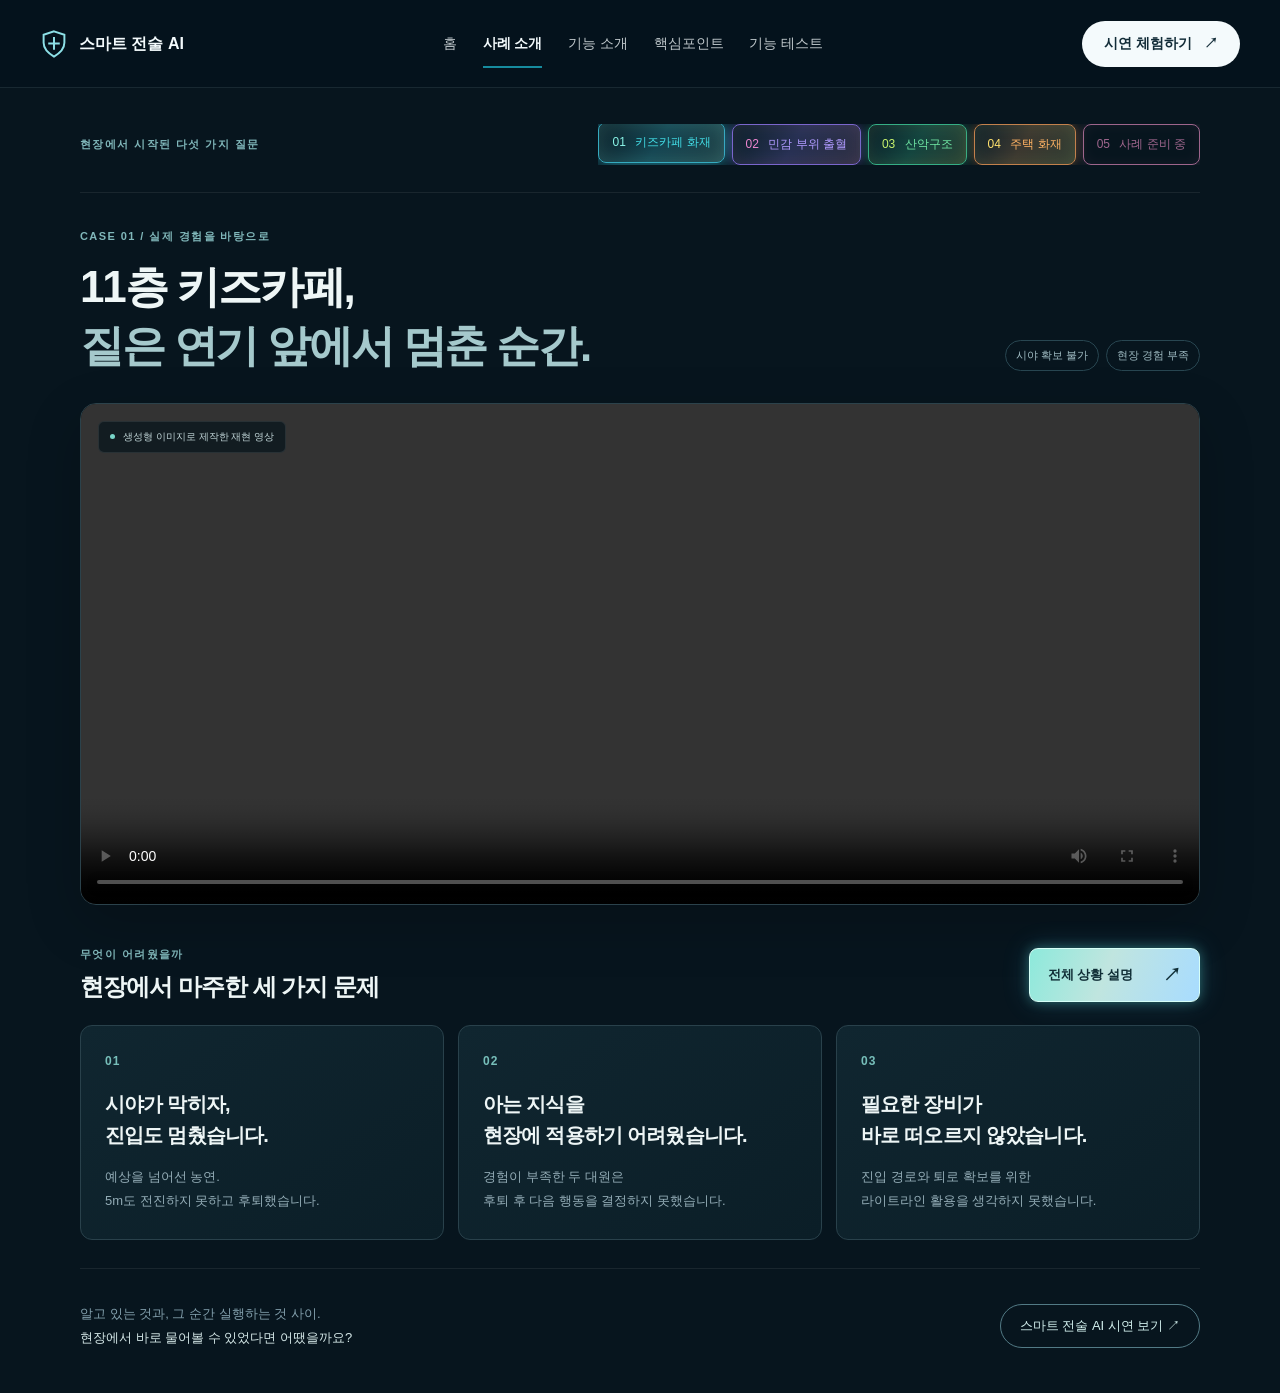
==== actual-situation/index.html @ 3ddcecd3 "Rename technology to key points and move operations architecture to its bottom section" ====
<!doctype html><html lang="ko"><head><meta charset="utf-8"><meta name="viewport" content="width=device-width,initial-scale=1"><meta name="theme-color" content="#06151e"><title>실제 현장 사례 · 스마트 전술 AI</title><meta name="description" content="11층 키즈카페 화재, 짙은 연기 속에서 다음 행동을 결정하기 어려웠던 실제 경험"><link rel="stylesheet" href="cases.css?v=5"><link rel="stylesheet" href="../site-navigation.css?v=3"></head><body class="global-nav-page">
<header class="global-header global-header-dark"><div class="global-header-inner"><a class="global-logo" href="../" aria-label="스마트 전술 AI 홈"><svg width="28" height="30" viewBox="0 0 24 26" fill="none" stroke="currentColor" stroke-width="1.7" aria-hidden="true"><path d="M12 2 21 5v7c0 5-4 9-9 12C7 21 3 17 3 12V5Z"/><path d="M12 7v11M7 12.5h10"/></svg><span>스마트 전술 AI</span></a><nav class="global-links" aria-label="사이트 주 메뉴"><a href="../">홈</a><a href="../actual-situation/" aria-current="page">사례 소개</a><a href="../tactical-ai/">기능 소개</a><a href="../technology/">핵심포인트</a><a href="../feature-test/">기능 테스트</a></nav><a class="global-demo-cta" href="../mockup/index.html">시연 체험하기 <span aria-hidden="true">↗</span></a></div></header>
<main><div class="case-navigation"><span class="eyebrow">현장에서 시작된 다섯 가지 질문</span><nav aria-label="현장 사례 선택"><a class="selected" aria-current="page" href="./"><span>01</span> 키즈카페 화재</a><a href="second.html"><span>02</span> 민감 부위 출혈</a><a href="third.html"><span>03</span> 산악구조</a><a href="fourth.html"><span>04</span> 주택 화재</a><button disabled><span>05</span> 사례 준비 중</button></nav></div>
<section class="case" aria-labelledby="case-title"><div class="case-heading"><div><p class="eyebrow">CASE 01 / 실제 경험을 바탕으로</p><h1 id="case-title">11층 키즈카페,<br><span>짙은 연기 앞에서 멈춘 순간.</span></h1></div><div class="case-tags"><span>시야 확보 불가</span><span>현장 경험 부족</span></div></div>
<div class="case-video"><video id="caseVideo" controls playsinline preload="metadata" aria-label="연기로 가득한 복도에 진입하는 소방대원 재현 영상"><source src="../mockup/effect-video-2.mp4" type="video/mp4">동영상을 재생할 수 없습니다.</video><span class="video-label"><i></i> 생성형 이미지로 제작한 재현 영상</span></div>
<div class="section-heading"><div><p class="eyebrow">무엇이 어려웠을까</p><h2>현장에서 마주한 세 가지 문제</h2></div><button class="story-button" id="openStory">전체 상황 설명 <span>↗</span></button></div>
<div class="problem-grid"><article><span class="problem-number">01</span><h3>시야가 막히자,<br>진입도 멈췄습니다.</h3><p>예상을 넘어선 농연.<br>5m도 전진하지 못하고 후퇴했습니다.</p></article><article><span class="problem-number">02</span><h3>아는 지식을<br>현장에 적용하기 어려웠습니다.</h3><p>경험이 부족한 두 대원은<br>후퇴 후 다음 행동을 결정하지 못했습니다.</p></article><article><span class="problem-number">03</span><h3>필요한 장비가<br>바로 떠오르지 않았습니다.</h3><p>진입 경로와 퇴로 확보를 위한<br>라이트라인 활용을 생각하지 못했습니다.</p></article></div>
<footer class="case-footer"><p>알고 있는 것과, 그 순간 실행하는 것 사이.<br><strong>현장에서 바로 물어볼 수 있었다면 어땠을까요?</strong></p><a class="demo-link" href="../mockup/index.html">스마트 전술 AI 시연 보기 ↗</a></footer></section></main>
<dialog id="storyDialog" aria-labelledby="story-title"><div class="dialog-header"><div><p class="eyebrow">CASE 01 · 전체 상황 설명</p><h2 id="story-title">11층 키즈카페 화재 현장</h2></div><button id="closeStory" aria-label="전체 상황 설명 닫기">×</button></div><div class="dialog-body"><p class="story-lead">짙은 연기로 인한 진입 실패와 구조대의 후속 대응</p><p class="context-note">이 사례는 제가 청라센터에서 경방으로 근무한 지 1년 차 당시, 직접 출동해 겪은 실제 경험입니다.</p><p>11층에 위치한 키즈카페에서 화재가 발생했다는 신고를 받고 소방대원 2명이 현장에 출동했다.</p><p>두 대원은 각각 현장 경험이 부족한 소방관이었다. 한 명은 근무 1년 차의 신입 대원이었고, 다른 한 명은 약 10년간 내근 업무를 담당하다가 현장 업무로 전환한 대원이었다. 두 사람 모두 화재 현장 진입과 내부 인명검색에 충분히 숙달되지 않은 상태였다.</p><p>현장에 도착해 11층 출입문을 열자, 예상보다 훨씬 많은 양의 짙은 연기가 복도 전체를 가득 채우고 있었다. 전방 시야를 거의 확보할 수 없는 상황이었다.</p><p>두 대원은 평소 알고 있던 기본적인 진입 방법을 활용해 내부 진입을 시도했다. 그러나 연기가 너무 짙어 방향과 내부 구조를 파악하기 어려웠고, <strong>5m도 전진하지 못한 채 결국 진입을 포기하고 후퇴했다.</strong></p><p>복도로 물러난 두 대원은 어떻게 대응해야 할지 판단하지 못하고 난감해했다. 당시에는 짙은 연기 속에서 진입 경로와 퇴로를 확보하기 위한 라이트라인 등의 장비를 활용해야 한다는 생각조차 떠올리지 못했다.</p><p>약 5~10분 뒤, 후속으로 구조대가 현장에 도착했다.</p><p>구조대는 기존 대원들과 달리 적극적으로 현장 환경을 개선하며 진입을 시도했다. 주변 출입문을 개방하고 옥내소화전의 소방호스를 전개한 뒤, 낮은 자세에서 분무주수를 실시하며 연기가 가득한 공간의 상황을 확인했다.</p><p>이후 복도 끝부분을 비롯해 개방할 수 있는 창문들을 열어 연기가 외부로 배출되도록 조치했다. 배연이 이루어지면서 점차 시야가 확보되기 시작했고, 내부 상황을 확인할 수 있게 되었다.</p><p>다행히 화재가 발생한 키즈카페는 영업 시작 전이었고, 내부에 이용객이 없어 인명피해로 이어지지 않았다.</p><p>그러나 만약 당시 키즈카페에 어린이와 보호자들이 있었다면, 초기 진입에 실패하고 대응 방법을 결정하지 못했던 시간은 인명구조의 성패를 좌우할 수 있는 매우 위험한 순간이었다.</p><h3>이 상황의 핵심</h3><p>이 사례는 단순히 소방대원 2명이 화재 현장에 진입하지 못한 이야기가 아니다.</p><p><strong>기본적인 화재 대응 지식을 알고 있는 것과, 실제 짙은 연기로 시야가 차단된 현장에서 적절한 장비와 전술을 즉시 선택해 실행하는 것은 전혀 다른 문제라는 사실을 보여준다.</strong></p><p><strong>이 사례는 숙달되지 않은 대원이 예상하지 못한 상황에 직면했을 때, 전술 AI가 필요한 전술과 장비를 빠르게 확인하고 다음 행동을 판단하는 데 효과적으로 도움을 줄 수 있음을 시사한다.</strong></p></div></dialog><script src="cases.js?v=1"></script></body></html>
---- actual-situation/cases.css ----
*{box-sizing:border-box}html{color-scheme:dark}body{margin:0;background:#07151e;color:#eef6f6;font-family:Pretendard,-apple-system,BlinkMacSystemFont,'Segoe UI',sans-serif;-webkit-font-smoothing:antialiased}button,a{-webkit-tap-highlight-color:transparent}button{font:inherit;cursor:pointer}a{color:inherit;text-decoration:none}.site-header{max-width:1280px;margin:auto;display:flex;align-items:center;justify-content:space-between;padding:23px 40px;border-bottom:1px solid #ffffff12}.brand{font-size:15px;font-weight:750;display:flex;align-items:center;gap:9px}.brand-mark{display:grid;place-items:center;width:29px;height:31px;border:1px solid #63b6b5;border-radius:7px 7px 12px 12px;color:#a4eeee;font-size:23px}.site-header nav{display:flex;align-items:center;gap:28px;font-size:13px;color:#a4b8c1}.site-header [aria-current]{color:#8bd9d5}.demo-link{display:inline-flex;align-items:center;justify-content:center;border:1px solid #527a85;border-radius:30px;padding:12px 19px;color:#d2f0ee;font-size:13px;white-space:nowrap;transition:background .2s,transform .2s}.demo-link:hover{background:#164149;transform:translateY(-2px)}main{max-width:1200px;margin:auto;padding:36px 40px 0}.eyebrow{margin:0;color:#80b7ba;font-size:11px;font-weight:650;letter-spacing:.13em}.case-navigation{display:flex;align-items:center;justify-content:space-between;gap:25px;padding-bottom:27px;border-bottom:1px solid #ffffff12}.case-navigation nav{display:flex;gap:7px;overflow:auto}.case-navigation :is(button,a){border:1px solid #29404b;background:#0c202a;border-radius:8px;padding:11px 13px;color:#d9eeed;font-size:12px;white-space:nowrap}.case-navigation :is(button,a) span{margin-right:6px;color:#7cabb4;font-variant-numeric:tabular-nums}.case-navigation :is(button,a).selected{border-color:#67baba;background:#14343c}.case-navigation :is(button,a):disabled{opacity:.42;cursor:default;background:transparent}.case-heading{display:flex;justify-content:space-between;align-items:flex-end;gap:25px;margin:36px 0 27px}h1{font-size:clamp(27px,3.5vw,44px);line-height:1.35;letter-spacing:-.05em;font-weight:650;margin:13px 0 0}h1 span{color:#a5c9cc}.case-tags{display:flex;gap:7px;flex-wrap:wrap;padding-bottom:5px}.case-tags span{border:1px solid #284651;border-radius:30px;padding:7px 10px;color:#9ebac1;font-size:11px}.case-video{position:relative;border:1px solid #2b424b;border-radius:16px;overflow:hidden;background:#02070b;box-shadow:0 18px 55px #0003}.case-video video{display:block;width:100%;aspect-ratio:16/9;object-fit:contain;max-height:500px}.video-label{position:absolute;top:17px;left:17px;display:flex;align-items:center;gap:8px;padding:8px 11px;border:1px solid #ffffff17;background:#07151cbb;backdrop-filter:blur(10px);border-radius:6px;font-size:10px;color:#c3d7d9;pointer-events:none}.video-label i{width:5px;height:5px;border-radius:50%;background:#78d4c8}.section-heading{display:flex;justify-content:space-between;align-items:center;gap:20px;margin:42px 0 22px}h2{margin:9px 0 0;font-size:24px;font-weight:650;letter-spacing:-.04em}.story-button{display:flex;align-items:center;gap:30px;padding:14px 18px;background:#c0e5df;color:#102e36;border:1px solid #d2efeb;border-radius:9px;font-size:13px;font-weight:700;transition:background .2s}.story-button:hover{background:#e3fffa}.problem-grid{display:grid;grid-template-columns:repeat(3,1fr);gap:14px}.problem-grid article{padding:25px 24px 26px;border:1px solid #29414b;border-radius:12px;background:linear-gradient(145deg,#102630,#0b1e27)}.problem-number{color:#77bfba;font-size:12px;font-weight:600;letter-spacing:.1em}.problem-grid h3{margin:20px 0 14px;font-size:20px;line-height:1.55;letter-spacing:-.04em;font-weight:600}.problem-grid p{margin:0;font-size:13px;line-height:1.85;color:#94adb7;word-break:keep-all}.case-footer{display:flex;align-items:center;justify-content:space-between;gap:30px;padding:33px 0 43px;margin-top:28px;border-top:1px solid #ffffff12}.case-footer p{margin:0;color:#83a0ad;font-size:13px;line-height:1.85}.case-footer strong{font-weight:500;color:#d6e9e9}dialog{width:min(760px,calc(100vw - 32px));max-height:85dvh;padding:0;border:1px solid #3e5c68;border-radius:19px;background:#f4f7f7;color:#1c3440;box-shadow:0 35px 120px #0008;overflow:hidden}dialog::backdrop{background:#020b13c9;backdrop-filter:blur(8px)}.dialog-header{display:flex;align-items:center;justify-content:space-between;gap:20px;padding:27px 30px 23px;background:#eff5f4;border-bottom:1px solid #d7e4e5}.dialog-header .eyebrow{color:#477f81}.dialog-header h2{font-size:24px}.dialog-header button{border:1px solid #cadbdc;border-radius:50%;background:white;color:#3f626b;font-size:27px;width:38px;height:38px;flex-shrink:0}.dialog-body{padding:7px 30px 32px;overflow:auto;max-height:calc(85dvh - 125px);line-height:1.95;font-size:15px;color:#435d67;word-break:keep-all}.dialog-body p{margin:23px 0}.dialog-body strong{color:#153b49}.story-lead{font-size:17px;font-weight:650;color:#234d58}.dialog-body h3{font-size:19px;color:#254b55;margin-top:35px}.context-note{padding:19px;border-radius:10px;background:#e4eeed;font-size:13px;color:#55746f}.dialog-body::-webkit-scrollbar{width:9px}.dialog-body::-webkit-scrollbar-thumb{background:#82b2b4;border:2px solid #f4f7f7;border-radius:9px}body.modal-open{overflow:hidden}a:focus-visible,button:focus-visible{outline:2px solid #8ce4dc;outline-offset:4px}@media(max-width:850px){.case-navigation{display:block}.case-navigation nav{margin-top:17px}.case-heading{align-items:flex-start}.case-tags{max-width:150px}.problem-grid{gap:10px}.problem-grid article{padding:21px 17px}.problem-grid h3{font-size:18px}.problem-grid p{font-size:12px}}@media(max-width:600px){.site-header{padding:18px 20px}.site-header nav{gap:14px}.site-header nav>a:first-child{display:none}.brand{font-size:12px}.demo-link{font-size:11px;padding:10px 13px}.site-header nav{font-size:11px}main{padding:26px 20px 0}.case-navigation{padding-bottom:23px}.case-navigation :is(button,a){font-size:11px;padding:10px}.case-heading{display:block;margin:27px 0 21px}.case-tags{max-width:none;margin-top:18px}.case-video{border-radius:10px}.video-label{top:10px;left:10px;font-size:9px;padding:6px 8px}.section-heading{display:block;margin-top:30px}.section-heading h2{font-size:22px}.story-button{margin-top:19px;width:100%;justify-content:space-between}.problem-grid{grid-template-columns:1fr}.problem-grid article{padding:22px}.problem-grid h3{margin-top:12px;font-size:20px}.problem-grid h3 br{display:none}.problem-grid p{font-size:13px}.case-footer{display:block}.case-footer .demo-link{margin-top:22px}.dialog-header{padding:23px 21px 20px}.dialog-header h2{font-size:20px}.dialog-body{padding:5px 22px 27px;font-size:14px}.dialog-header .eyebrow{font-size:10px}}@media(prefers-reduced-motion:reduce){*{scroll-behavior:auto!important;transition:none!important}}.case-navigation nav>:nth-child(1){--case-glow:#42dce5}.case-navigation nav>:nth-child(2){--case-glow:#b09aff}.case-navigation nav>:nth-child(3){--case-glow:#70e6a4}.case-navigation nav>:nth-child(4){--case-glow:#ffb364}.case-navigation nav>:nth-child(5){--case-glow:#ef91c8}.case-navigation nav>:is(a,button){border-color:var(--case-glow);color:var(--case-glow);box-shadow:0 0 10px color-mix(in srgb,var(--case-glow) 25%,transparent),inset 0 0 13px color-mix(in srgb,var(--case-glow) 9%,transparent);animation:caseShimmer 2.8s ease-in-out infinite}.case-navigation nav>:nth-child(2){animation-delay:.4s}.case-navigation nav>:nth-child(3){animation-delay:.8s}.case-navigation nav>:nth-child(4){animation-delay:1.2s}.case-navigation nav>:nth-child(5){animation-delay:1.6s}.case-navigation nav>.selected{background:color-mix(in srgb,var(--case-glow) 17%,#0c202a);border-color:var(--case-glow)}.case-navigation nav>:disabled{opacity:.65}.case-navigation nav>:is(a,button) span{color:inherit}@keyframes caseShimmer{0%,100%{filter:brightness(.9);box-shadow:0 0 7px color-mix(in srgb,var(--case-glow) 20%,transparent)}50%{filter:brightness(1.22);box-shadow:0 0 19px color-mix(in srgb,var(--case-glow) 52%,transparent),inset 0 0 12px color-mix(in srgb,var(--case-glow) 12%,transparent)}}@media(prefers-reduced-motion:reduce){.case-navigation nav>:is(a,button){animation:none}}

/* Four published case links: animated gradient signal and tactile hover/focus. */
.case-navigation nav>a:nth-child(1){--case-a:#39d5ee;--case-b:#8af4e7}
.case-navigation nav>a:nth-child(2){--case-a:#9a75ff;--case-b:#ed86d0}
.case-navigation nav>a:nth-child(3){--case-a:#39d99b;--case-b:#c8f36d}
.case-navigation nav>a:nth-child(4){--case-a:#ff9a4d;--case-b:#ffe26e}
.case-navigation nav>a:nth-child(-n+4){position:relative;isolation:isolate;overflow:hidden;border:1px solid color-mix(in srgb,var(--case-a) 72%,#29404b);background:linear-gradient(120deg,#0b2029 0%,color-mix(in srgb,var(--case-a) 20%,#0b2029) 48%,color-mix(in srgb,var(--case-b) 15%,#0b2029) 100%);box-shadow:0 0 12px color-mix(in srgb,var(--case-a) 38%,transparent),inset 0 0 16px color-mix(in srgb,var(--case-b) 11%,transparent);animation:caseGradientPulse 2.4s ease-in-out infinite}
.case-navigation nav>a:nth-child(2){animation-delay:.35s}
.case-navigation nav>a:nth-child(3){animation-delay:.7s}
.case-navigation nav>a:nth-child(4){animation-delay:1.05s}
.case-navigation nav>a:nth-child(-n+4)::after{content:"";position:absolute;z-index:-1;inset:-1px;background:linear-gradient(110deg,transparent 20%,color-mix(in srgb,var(--case-b) 48%,transparent) 48%,transparent 72%);transform:translateX(-130%);animation:caseGradientSweep 3.2s ease-in-out infinite;pointer-events:none}
.case-navigation nav>a:nth-child(2)::after{animation-delay:.4s}
.case-navigation nav>a:nth-child(3)::after{animation-delay:.8s}
.case-navigation nav>a:nth-child(4)::after{animation-delay:1.2s}
.case-navigation nav>a:nth-child(-n+4):hover,.case-navigation nav>a:nth-child(-n+4):focus-visible,.case-navigation nav>a:nth-child(-n+4).selected{transform:translateY(-2px);box-shadow:0 0 20px color-mix(in srgb,var(--case-a) 65%,transparent),inset 0 0 20px color-mix(in srgb,var(--case-b) 19%,transparent)}
.case-navigation nav>a:nth-child(-n+4) span{color:var(--case-b)}
@keyframes caseGradientPulse{0%,100%{filter:brightness(.92)}50%{filter:brightness(1.22)}}
@keyframes caseGradientSweep{0%,35%{transform:translateX(-130%)}75%,100%{transform:translateX(130%)}}
@media(prefers-reduced-motion:reduce){.case-navigation nav>a:nth-child(-n+4),.case-navigation nav>a:nth-child(-n+4)::after{animation:none}}

/* Animated call to action for the full case story dialog */
.story-button{position:relative;isolation:isolate;overflow:hidden;background:linear-gradient(110deg,#8de9db,#c0e5df 45%,#a8dcff 100%);border:1px solid #d6fff7;box-shadow:0 0 12px #58ddd45c,0 0 28px #53b9ec33;color:#102e36;animation:storyButtonGlow 2.3s ease-in-out infinite}
.story-button::after{content:"";position:absolute;z-index:-1;inset:-2px;background:linear-gradient(105deg,transparent 25%,#ffffffc9 48%,transparent 70%);transform:translateX(-130%);animation:storyButtonSweep 3s ease-in-out infinite;pointer-events:none}
.story-button:hover,.story-button:focus-visible{transform:translateY(-2px);box-shadow:0 0 18px #58ddd48c,0 0 36px #53b9ec59}
.story-button span{font-size:18px;transition:transform .2s}
.story-button:hover span{transform:translate(3px,-3px)}
@keyframes storyButtonGlow{0%,100%{filter:brightness(.96);box-shadow:0 0 10px #58ddd44a,0 0 23px #53b9ec29}50%{filter:brightness(1.14);box-shadow:0 0 20px #58ddd48a,0 0 38px #53b9ec50}}
@keyframes storyButtonSweep{0%,35%{transform:translateX(-130%)}75%,100%{transform:translateX(130%)}}
@media(prefers-reduced-motion:reduce){.story-button,.story-button::after{animation:none}}
---- site-navigation.css ----
/* Shared navigation across landing, cases, features, technology and demos. */
body.global-nav-page{--site-header-height:88px;padding-top:var(--site-header-height)}body.global-home{padding-top:0}body.global-demo{--site-header-height:126px}
.global-header,.global-header *{box-sizing:border-box!important}.global-header{all:initial;position:fixed!important;inset:0 0 auto!important;z-index:1000!important;width:100%!important;max-width:none!important;height:var(--site-header-height,88px)!important;min-height:0!important;margin:0!important;padding:0!important;display:block!important;background:rgba(234,241,247,.97);border-bottom:1px solid #ccdde5;color:#132d39;font-family:Pretendard,'Noto Sans KR',-apple-system,BlinkMacSystemFont,'Segoe UI',sans-serif;backdrop-filter:blur(16px);visibility:visible!important}
.global-header-dark{background:rgba(5,19,28,.93);border-color:#c6e5f51a;color:#f3fafc}.global-header-inner{height:88px;max-width:1440px;margin:auto;padding:0 40px;display:flex;align-items:center;justify-content:space-between;gap:26px}.global-header a{all:unset;box-sizing:border-box;cursor:pointer;font-family:inherit;text-decoration:none;color:inherit;white-space:nowrap}.global-header a:focus-visible{outline:3px solid #34b9cb;outline-offset:5px;border-radius:6px}.global-header .global-logo{display:inline-flex;align-items:center;gap:11px;font-size:16px;font-weight:750;line-height:1.4;flex-shrink:0}.global-logo svg{flex-shrink:0;color:#168b9e}.global-header-dark .global-logo svg{color:#8de0e7}.global-header .global-links{all:unset;display:flex;align-items:center;justify-content:center;gap:28px;font-family:inherit}.global-header .global-links a{font-size:14px;font-weight:550;line-height:1.5;padding:12px 0;border-bottom:2px solid transparent;opacity:.78;transition:color .2s,opacity .2s}.global-header .global-links a:hover{opacity:1;color:#168b9e}.global-header .global-links a[aria-current="page"]{opacity:1;border-bottom-color:#168b9e;font-weight:750}.global-header .global-demo-cta{display:inline-flex;align-items:center;gap:12px;justify-content:center;padding:13px 22px;border-radius:99px;font-size:14px;line-height:1.4;font-weight:700;background:#122c38;color:#fff;transition:background .2s;flex-shrink:0}.global-header .global-demo-cta:hover{background:#176477}.global-header-dark .global-demo-cta{background:#f4fafc;color:#122c38}.global-header .global-demo-cta[aria-current="page"]{box-shadow:0 0 0 2px #52c9da}
.global-header .global-demo-tabs{all:unset;display:flex;height:38px;align-items:center;justify-content:center;gap:24px;border-top:1px solid #cfdee7;font-family:inherit}.global-header .global-demo-tabs a{font-size:13px;padding:5px 4px;line-height:1.4;opacity:.7;border-bottom:2px solid transparent}.global-header .global-demo-tabs a[aria-current="page"]{opacity:1;color:#087c91;border-color:#168b9e;font-weight:700}
/* Reserve space above the existing presentation and below the site navigation. */
body.global-demo-main>header.web{display:none!important}body.global-demo-main>.phone{height:min(760px,calc(100dvh - var(--site-header-height) - 155px));min-height:0;margin-top:20px;margin-bottom:130px}body.global-demo-main>.controls{top:calc(var(--site-header-height) + (100dvh - var(--site-header-height) - 130px)/2)!important;max-height:calc(100dvh - var(--site-header-height) - 155px)!important}body.global-demo-main>.opening-film{top:calc(var(--site-header-height) + 20px)!important;bottom:128px!important}body.global-demo-main .landing-home-link{display:none!important}
body.global-demo-camera{padding-top:calc(var(--site-header-height) + 20px)!important}body.global-demo-camera.feature-controlled{height:100dvh;min-height:0;overflow:hidden}body.global-demo-camera.feature-controlled>main,body.global-demo-camera.feature-controlled>aside{min-height:0;max-height:calc(100dvh - var(--site-header-height) - 175px)!important}body.global-demo-camera.feature-controlled .phone{min-height:0;height:min(790px,calc(100dvh - var(--site-header-height) - 175px))!important}body.global-demo-camera>.landing-home-link{display:none!important}
@media(max-width:900px){.global-header-inner{padding:0 22px;gap:16px}.global-header .global-links{gap:18px}.global-header .global-logo{font-size:14px}.global-header .global-demo-cta{font-size:13px;padding:12px 16px}}
@media(max-width:800px){body.global-nav-page{--site-header-height:124px}body.global-demo{--site-header-height:162px}.global-header-inner{height:124px;flex-wrap:wrap;align-content:center;row-gap:7px;padding:10px 18px}.global-header .global-links{order:3;width:100%;justify-content:space-between;gap:12px}.global-header .global-links a{font-size:13px;padding:8px 0}.global-header .global-logo{margin-right:auto}.global-logo svg{width:23px;height:26px}.global-header .global-demo-cta{padding:10px 14px;font-size:12px}.global-header .global-demo-tabs{height:38px}.global-header .global-demo-tabs a{font-size:12px}body.global-demo-main>.controls{position:static!important;transform:none!important;max-height:none!important;margin-top:20px}body.global-demo-main>.phone{height:720px;max-height:none;margin-top:20px}body.global-demo-main>.opening-film{position:absolute!important;height:720px!important;bottom:auto!important}body.global-demo-camera.feature-controlled{height:auto;min-height:100dvh;overflow:auto}body.global-demo-camera.feature-controlled>main,body.global-demo-camera.feature-controlled>aside{max-height:none!important}body.global-demo-camera.feature-controlled .phone{height:720px!important;max-height:none!important}body.global-demo-camera.feature-controlled>aside{max-height:700px!important}}
@media(prefers-reduced-motion:reduce){.global-header a{transition:none!important}}

@media(min-width:801px){body.global-demo-main>.phone{height:760px!important;width:402px!important;max-height:none!important;zoom:var(--presentation-scale,1);margin-left:var(--presentation-left,5vw)!important;margin-right:0!important;margin-top:var(--presentation-top,20px)!important;margin-bottom:0!important}body.global-demo-camera.feature-controlled .phone{height:790px!important;width:416px!important;max-height:none!important;zoom:var(--presentation-scale,1);flex-shrink:0}body.global-demo-camera.feature-controlled>main{height:calc(100dvh - var(--site-header-height) - 175px)!important}}

.global-header-inner{width:100%;min-width:0}.global-header .global-links{min-width:0;gap:clamp(12px,2vw,28px)}.global-header .global-demo-cta{max-width:100%}@media(max-width:1100px) and (min-width:801px){.global-header-inner{padding:0 20px;gap:16px}.global-header .global-links a{font-size:13px}.global-header .global-logo{font-size:14px}.global-header .global-demo-cta{padding:12px 16px;font-size:13px}}
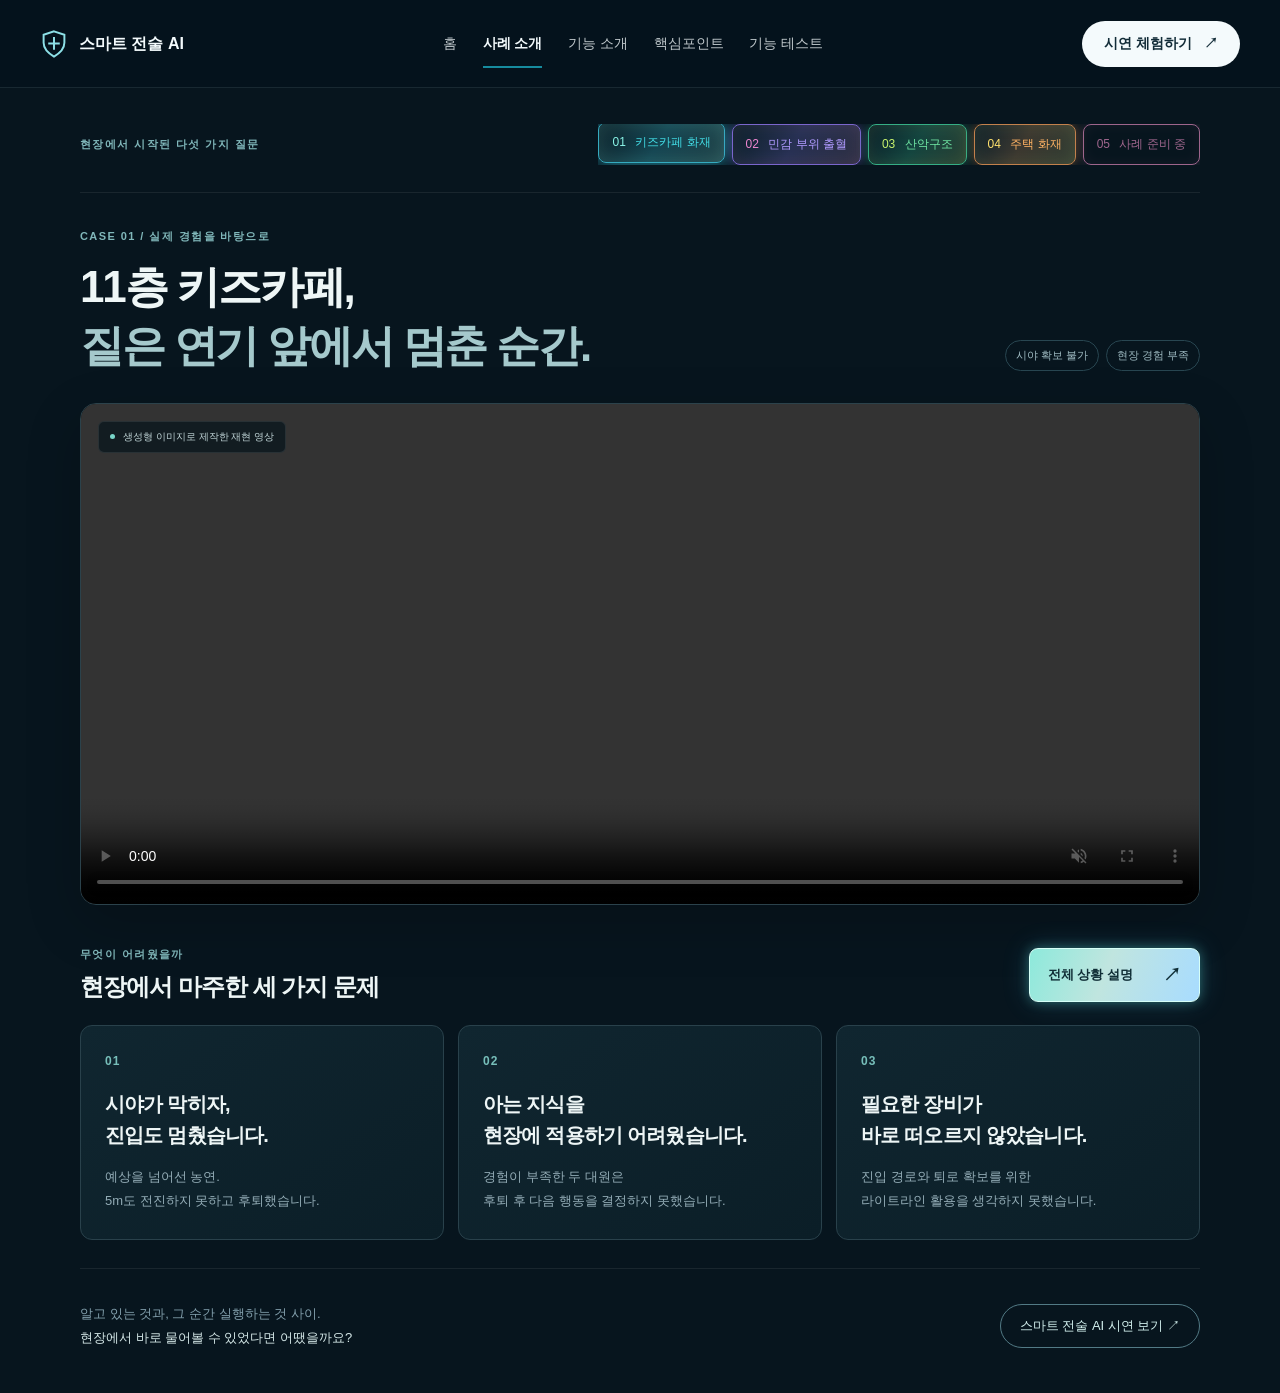
==== commit e323c472: "Make every site video silent and strip audio from media files" ====
--- a/actual-situation/index.html
+++ b/actual-situation/index.html
@@ -1,8 +1,8 @@
-<!doctype html><html lang="ko"><head><meta charset="utf-8"><meta name="viewport" content="width=device-width,initial-scale=1"><meta name="theme-color" content="#06151e"><title>실제 현장 사례 · 스마트 전술 AI</title><meta name="description" content="11층 키즈카페 화재, 짙은 연기 속에서 다음 행동을 결정하기 어려웠던 실제 경험"><link rel="stylesheet" href="cases.css?v=5"><link rel="stylesheet" href="../site-navigation.css?v=3"></head><body class="global-nav-page">
+<!doctype html><html lang="ko"><head><meta charset="utf-8"><meta name="viewport" content="width=device-width,initial-scale=1"><meta name="theme-color" content="#06151e"><title>실제 현장 사례 · 스마트 전술 AI</title><meta name="description" content="11층 키즈카페 화재, 짙은 연기 속에서 다음 행동을 결정하기 어려웠던 실제 경험"><link rel="stylesheet" href="cases.css?v=5"><link rel="stylesheet" href="../site-navigation.css?v=3"><script src="../silent-videos.js?v=1"></script></head><body class="global-nav-page">
 <header class="global-header global-header-dark"><div class="global-header-inner"><a class="global-logo" href="../" aria-label="스마트 전술 AI 홈"><svg width="28" height="30" viewBox="0 0 24 26" fill="none" stroke="currentColor" stroke-width="1.7" aria-hidden="true"><path d="M12 2 21 5v7c0 5-4 9-9 12C7 21 3 17 3 12V5Z"/><path d="M12 7v11M7 12.5h10"/></svg><span>스마트 전술 AI</span></a><nav class="global-links" aria-label="사이트 주 메뉴"><a href="../">홈</a><a href="../actual-situation/" aria-current="page">사례 소개</a><a href="../tactical-ai/">기능 소개</a><a href="../technology/">핵심포인트</a><a href="../feature-test/">기능 테스트</a></nav><a class="global-demo-cta" href="../mockup/index.html">시연 체험하기 <span aria-hidden="true">↗</span></a></div></header>
 <main><div class="case-navigation"><span class="eyebrow">현장에서 시작된 다섯 가지 질문</span><nav aria-label="현장 사례 선택"><a class="selected" aria-current="page" href="./"><span>01</span> 키즈카페 화재</a><a href="second.html"><span>02</span> 민감 부위 출혈</a><a href="third.html"><span>03</span> 산악구조</a><a href="fourth.html"><span>04</span> 주택 화재</a><button disabled><span>05</span> 사례 준비 중</button></nav></div>
 <section class="case" aria-labelledby="case-title"><div class="case-heading"><div><p class="eyebrow">CASE 01 / 실제 경험을 바탕으로</p><h1 id="case-title">11층 키즈카페,<br><span>짙은 연기 앞에서 멈춘 순간.</span></h1></div><div class="case-tags"><span>시야 확보 불가</span><span>현장 경험 부족</span></div></div>
-<div class="case-video"><video id="caseVideo" controls playsinline preload="metadata" aria-label="연기로 가득한 복도에 진입하는 소방대원 재현 영상"><source src="../mockup/effect-video-2.mp4" type="video/mp4">동영상을 재생할 수 없습니다.</video><span class="video-label"><i></i> 생성형 이미지로 제작한 재현 영상</span></div>
+<div class="case-video"><video muted id="caseVideo" controls playsinline preload="metadata" aria-label="연기로 가득한 복도에 진입하는 소방대원 재현 영상"><source src="../mockup/effect-video-2.mp4" type="video/mp4">동영상을 재생할 수 없습니다.</video><span class="video-label"><i></i> 생성형 이미지로 제작한 재현 영상</span></div>
 <div class="section-heading"><div><p class="eyebrow">무엇이 어려웠을까</p><h2>현장에서 마주한 세 가지 문제</h2></div><button class="story-button" id="openStory">전체 상황 설명 <span>↗</span></button></div>
 <div class="problem-grid"><article><span class="problem-number">01</span><h3>시야가 막히자,<br>진입도 멈췄습니다.</h3><p>예상을 넘어선 농연.<br>5m도 전진하지 못하고 후퇴했습니다.</p></article><article><span class="problem-number">02</span><h3>아는 지식을<br>현장에 적용하기 어려웠습니다.</h3><p>경험이 부족한 두 대원은<br>후퇴 후 다음 행동을 결정하지 못했습니다.</p></article><article><span class="problem-number">03</span><h3>필요한 장비가<br>바로 떠오르지 않았습니다.</h3><p>진입 경로와 퇴로 확보를 위한<br>라이트라인 활용을 생각하지 못했습니다.</p></article></div>
 <footer class="case-footer"><p>알고 있는 것과, 그 순간 실행하는 것 사이.<br><strong>현장에서 바로 물어볼 수 있었다면 어땠을까요?</strong></p><a class="demo-link" href="../mockup/index.html">스마트 전술 AI 시연 보기 ↗</a></footer></section></main>
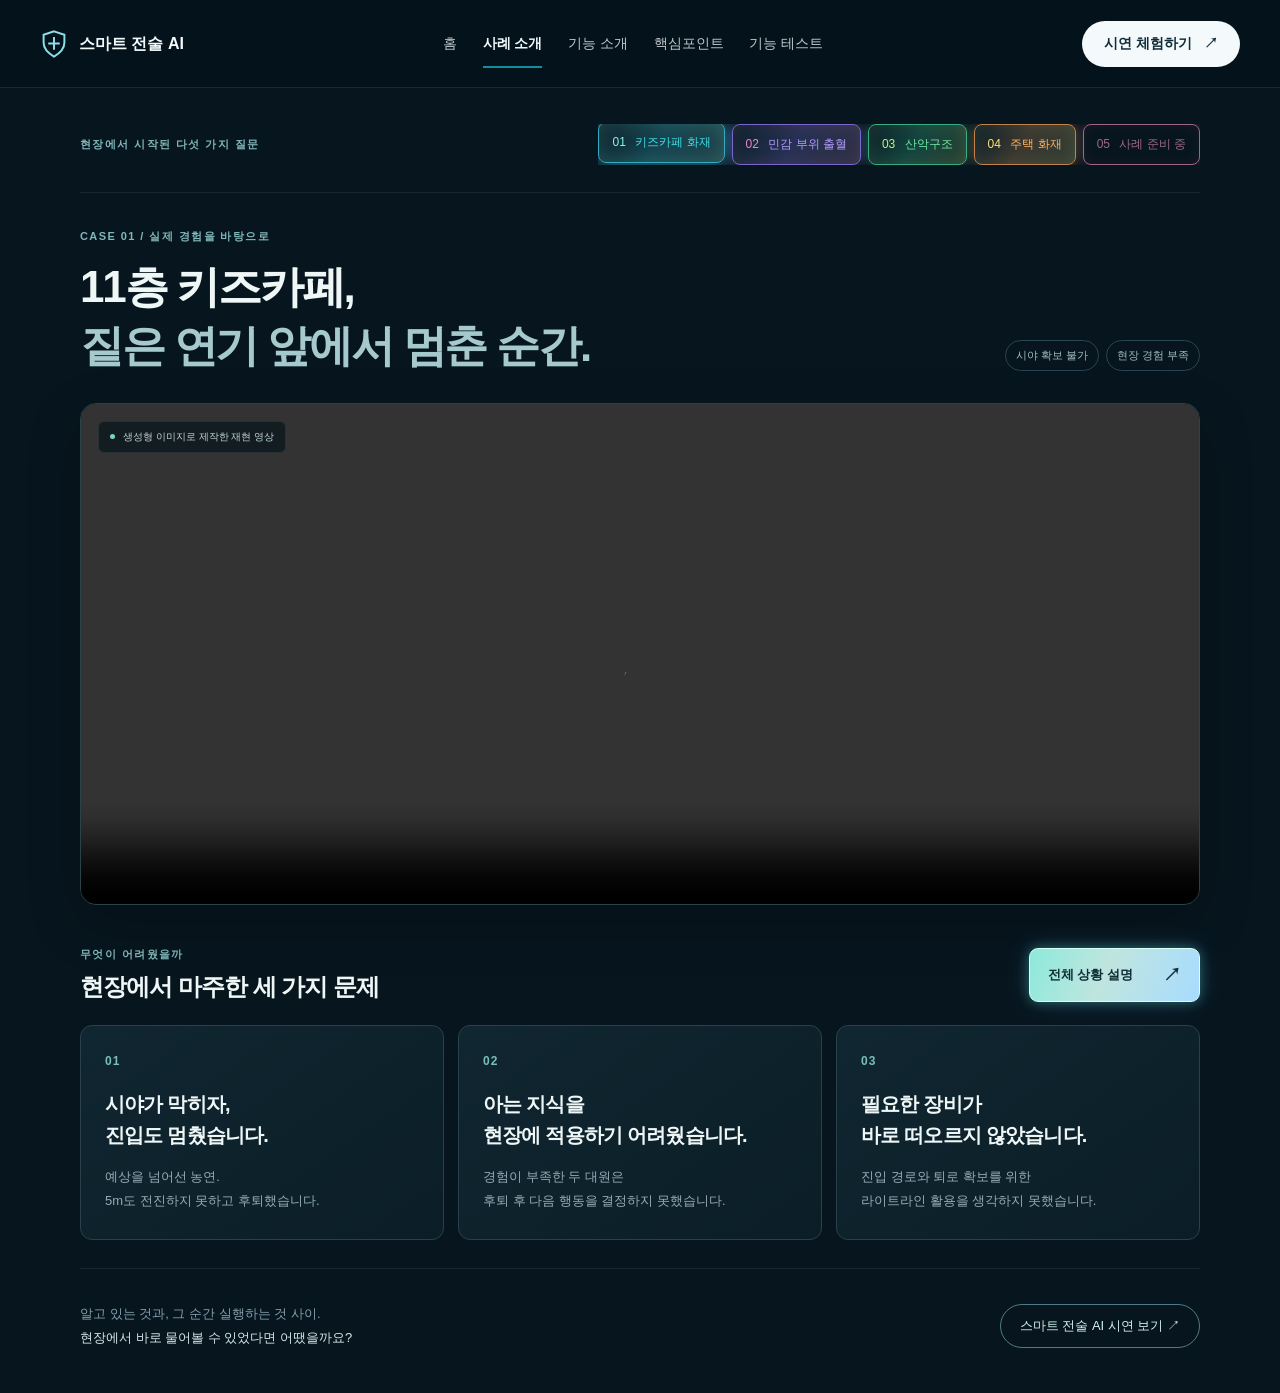
==== commit 17c09182: "Refresh video URLs to load audio-free media and rebuild Pages" ====
--- a/actual-situation/index.html
+++ b/actual-situation/index.html
@@ -2,7 +2,7 @@
 <header class="global-header global-header-dark"><div class="global-header-inner"><a class="global-logo" href="../" aria-label="스마트 전술 AI 홈"><svg width="28" height="30" viewBox="0 0 24 26" fill="none" stroke="currentColor" stroke-width="1.7" aria-hidden="true"><path d="M12 2 21 5v7c0 5-4 9-9 12C7 21 3 17 3 12V5Z"/><path d="M12 7v11M7 12.5h10"/></svg><span>스마트 전술 AI</span></a><nav class="global-links" aria-label="사이트 주 메뉴"><a href="../">홈</a><a href="../actual-situation/" aria-current="page">사례 소개</a><a href="../tactical-ai/">기능 소개</a><a href="../technology/">핵심포인트</a><a href="../feature-test/">기능 테스트</a></nav><a class="global-demo-cta" href="../mockup/index.html">시연 체험하기 <span aria-hidden="true">↗</span></a></div></header>
 <main><div class="case-navigation"><span class="eyebrow">현장에서 시작된 다섯 가지 질문</span><nav aria-label="현장 사례 선택"><a class="selected" aria-current="page" href="./"><span>01</span> 키즈카페 화재</a><a href="second.html"><span>02</span> 민감 부위 출혈</a><a href="third.html"><span>03</span> 산악구조</a><a href="fourth.html"><span>04</span> 주택 화재</a><button disabled><span>05</span> 사례 준비 중</button></nav></div>
 <section class="case" aria-labelledby="case-title"><div class="case-heading"><div><p class="eyebrow">CASE 01 / 실제 경험을 바탕으로</p><h1 id="case-title">11층 키즈카페,<br><span>짙은 연기 앞에서 멈춘 순간.</span></h1></div><div class="case-tags"><span>시야 확보 불가</span><span>현장 경험 부족</span></div></div>
-<div class="case-video"><video muted id="caseVideo" controls playsinline preload="metadata" aria-label="연기로 가득한 복도에 진입하는 소방대원 재현 영상"><source src="../mockup/effect-video-2.mp4" type="video/mp4">동영상을 재생할 수 없습니다.</video><span class="video-label"><i></i> 생성형 이미지로 제작한 재현 영상</span></div>
+<div class="case-video"><video muted id="caseVideo" controls playsinline preload="metadata" aria-label="연기로 가득한 복도에 진입하는 소방대원 재현 영상"><source src="../mockup/effect-video-2.mp4?silent=1" type="video/mp4">동영상을 재생할 수 없습니다.</video><span class="video-label"><i></i> 생성형 이미지로 제작한 재현 영상</span></div>
 <div class="section-heading"><div><p class="eyebrow">무엇이 어려웠을까</p><h2>현장에서 마주한 세 가지 문제</h2></div><button class="story-button" id="openStory">전체 상황 설명 <span>↗</span></button></div>
 <div class="problem-grid"><article><span class="problem-number">01</span><h3>시야가 막히자,<br>진입도 멈췄습니다.</h3><p>예상을 넘어선 농연.<br>5m도 전진하지 못하고 후퇴했습니다.</p></article><article><span class="problem-number">02</span><h3>아는 지식을<br>현장에 적용하기 어려웠습니다.</h3><p>경험이 부족한 두 대원은<br>후퇴 후 다음 행동을 결정하지 못했습니다.</p></article><article><span class="problem-number">03</span><h3>필요한 장비가<br>바로 떠오르지 않았습니다.</h3><p>진입 경로와 퇴로 확보를 위한<br>라이트라인 활용을 생각하지 못했습니다.</p></article></div>
 <footer class="case-footer"><p>알고 있는 것과, 그 순간 실행하는 것 사이.<br><strong>현장에서 바로 물어볼 수 있었다면 어땠을까요?</strong></p><a class="demo-link" href="../mockup/index.html">스마트 전술 AI 시연 보기 ↗</a></footer></section></main>
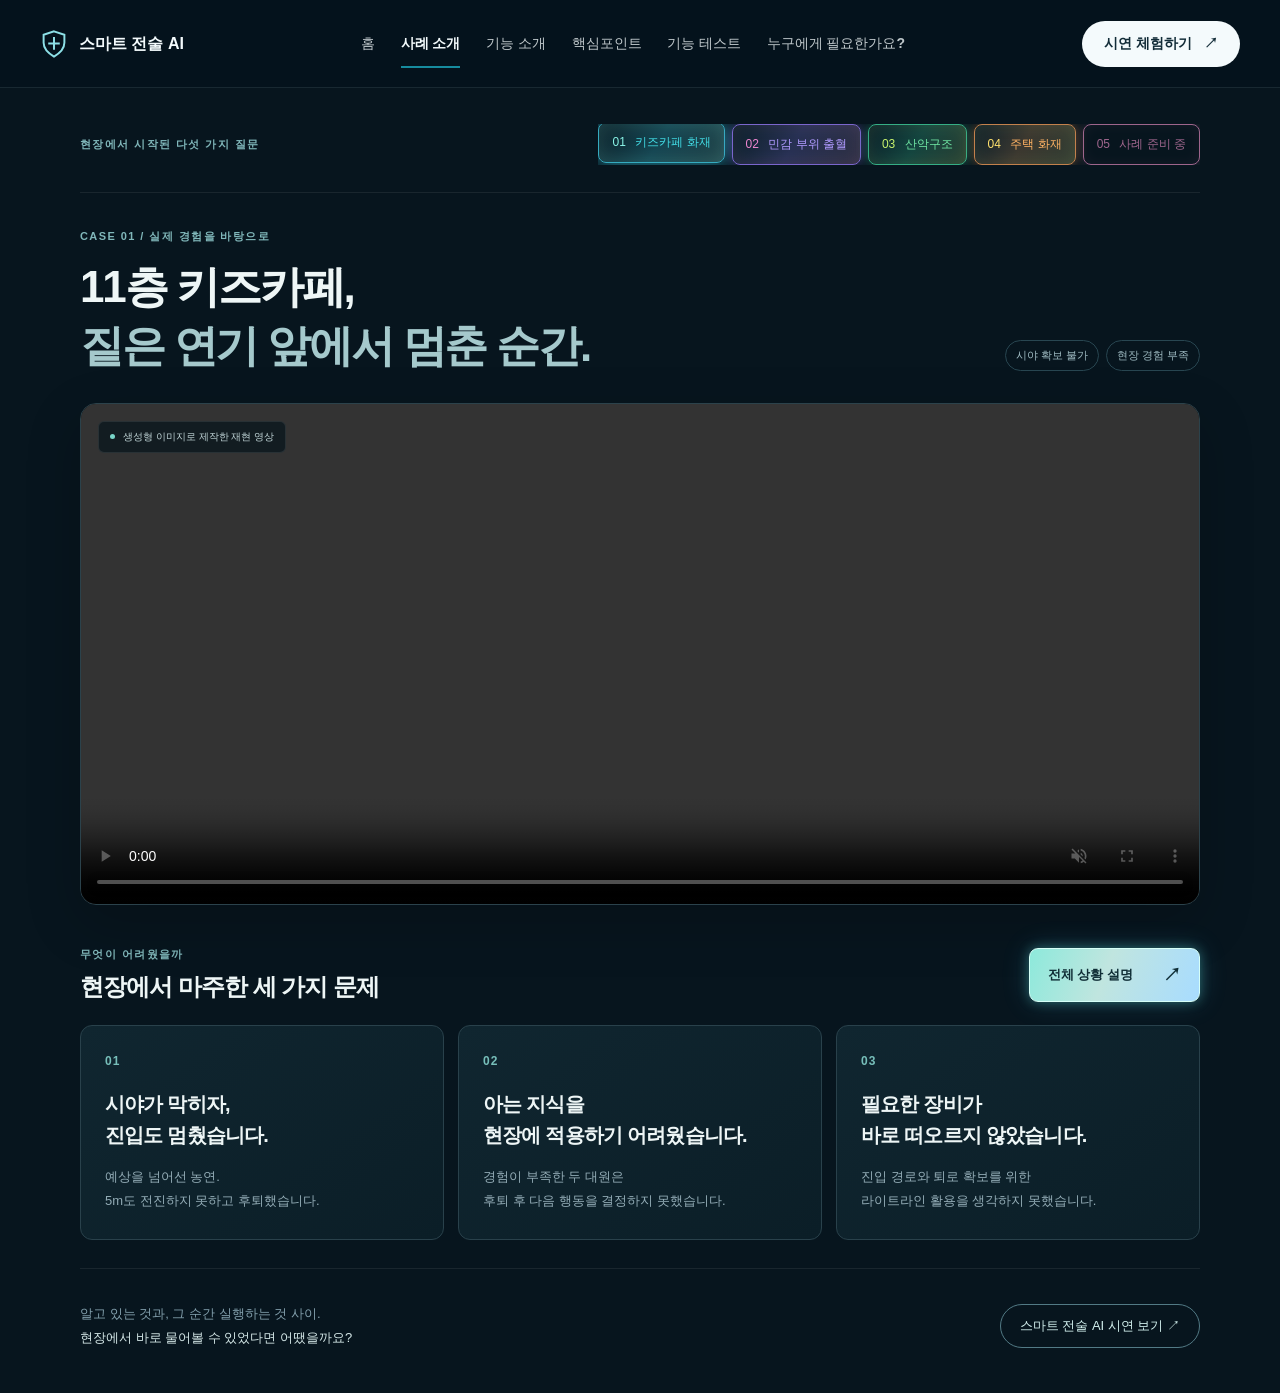
==== commit 1cb4c520: "Add audience and use-case page with navigation across site" ====
--- a/actual-situation/index.html
+++ b/actual-situation/index.html
@@ -1,5 +1,5 @@
 <!doctype html><html lang="ko"><head><meta charset="utf-8"><meta name="viewport" content="width=device-width,initial-scale=1"><meta name="theme-color" content="#06151e"><title>실제 현장 사례 · 스마트 전술 AI</title><meta name="description" content="11층 키즈카페 화재, 짙은 연기 속에서 다음 행동을 결정하기 어려웠던 실제 경험"><link rel="stylesheet" href="cases.css?v=5"><link rel="stylesheet" href="../site-navigation.css?v=3"><script src="../silent-videos.js?v=1"></script></head><body class="global-nav-page">
-<header class="global-header global-header-dark"><div class="global-header-inner"><a class="global-logo" href="../" aria-label="스마트 전술 AI 홈"><svg width="28" height="30" viewBox="0 0 24 26" fill="none" stroke="currentColor" stroke-width="1.7" aria-hidden="true"><path d="M12 2 21 5v7c0 5-4 9-9 12C7 21 3 17 3 12V5Z"/><path d="M12 7v11M7 12.5h10"/></svg><span>스마트 전술 AI</span></a><nav class="global-links" aria-label="사이트 주 메뉴"><a href="../">홈</a><a href="../actual-situation/" aria-current="page">사례 소개</a><a href="../tactical-ai/">기능 소개</a><a href="../technology/">핵심포인트</a><a href="../feature-test/">기능 테스트</a></nav><a class="global-demo-cta" href="../mockup/index.html">시연 체험하기 <span aria-hidden="true">↗</span></a></div></header>
+<header class="global-header global-header-dark"><div class="global-header-inner"><a class="global-logo" href="../" aria-label="스마트 전술 AI 홈"><svg width="28" height="30" viewBox="0 0 24 26" fill="none" stroke="currentColor" stroke-width="1.7" aria-hidden="true"><path d="M12 2 21 5v7c0 5-4 9-9 12C7 21 3 17 3 12V5Z"/><path d="M12 7v11M7 12.5h10"/></svg><span>스마트 전술 AI</span></a><nav class="global-links" aria-label="사이트 주 메뉴"><a href="../">홈</a><a href="../actual-situation/" aria-current="page">사례 소개</a><a href="../tactical-ai/">기능 소개</a><a href="../technology/">핵심포인트</a><a href="../feature-test/">기능 테스트</a><a href="../who-for/">누구에게 필요한가요?</a></nav><a class="global-demo-cta" href="../mockup/index.html">시연 체험하기 <span aria-hidden="true">↗</span></a></div></header>
 <main><div class="case-navigation"><span class="eyebrow">현장에서 시작된 다섯 가지 질문</span><nav aria-label="현장 사례 선택"><a class="selected" aria-current="page" href="./"><span>01</span> 키즈카페 화재</a><a href="second.html"><span>02</span> 민감 부위 출혈</a><a href="third.html"><span>03</span> 산악구조</a><a href="fourth.html"><span>04</span> 주택 화재</a><button disabled><span>05</span> 사례 준비 중</button></nav></div>
 <section class="case" aria-labelledby="case-title"><div class="case-heading"><div><p class="eyebrow">CASE 01 / 실제 경험을 바탕으로</p><h1 id="case-title">11층 키즈카페,<br><span>짙은 연기 앞에서 멈춘 순간.</span></h1></div><div class="case-tags"><span>시야 확보 불가</span><span>현장 경험 부족</span></div></div>
 <div class="case-video"><video muted id="caseVideo" controls playsinline preload="metadata" aria-label="연기로 가득한 복도에 진입하는 소방대원 재현 영상"><source src="../mockup/effect-video-2.mp4?silent=1" type="video/mp4">동영상을 재생할 수 없습니다.</video><span class="video-label"><i></i> 생성형 이미지로 제작한 재현 영상</span></div>
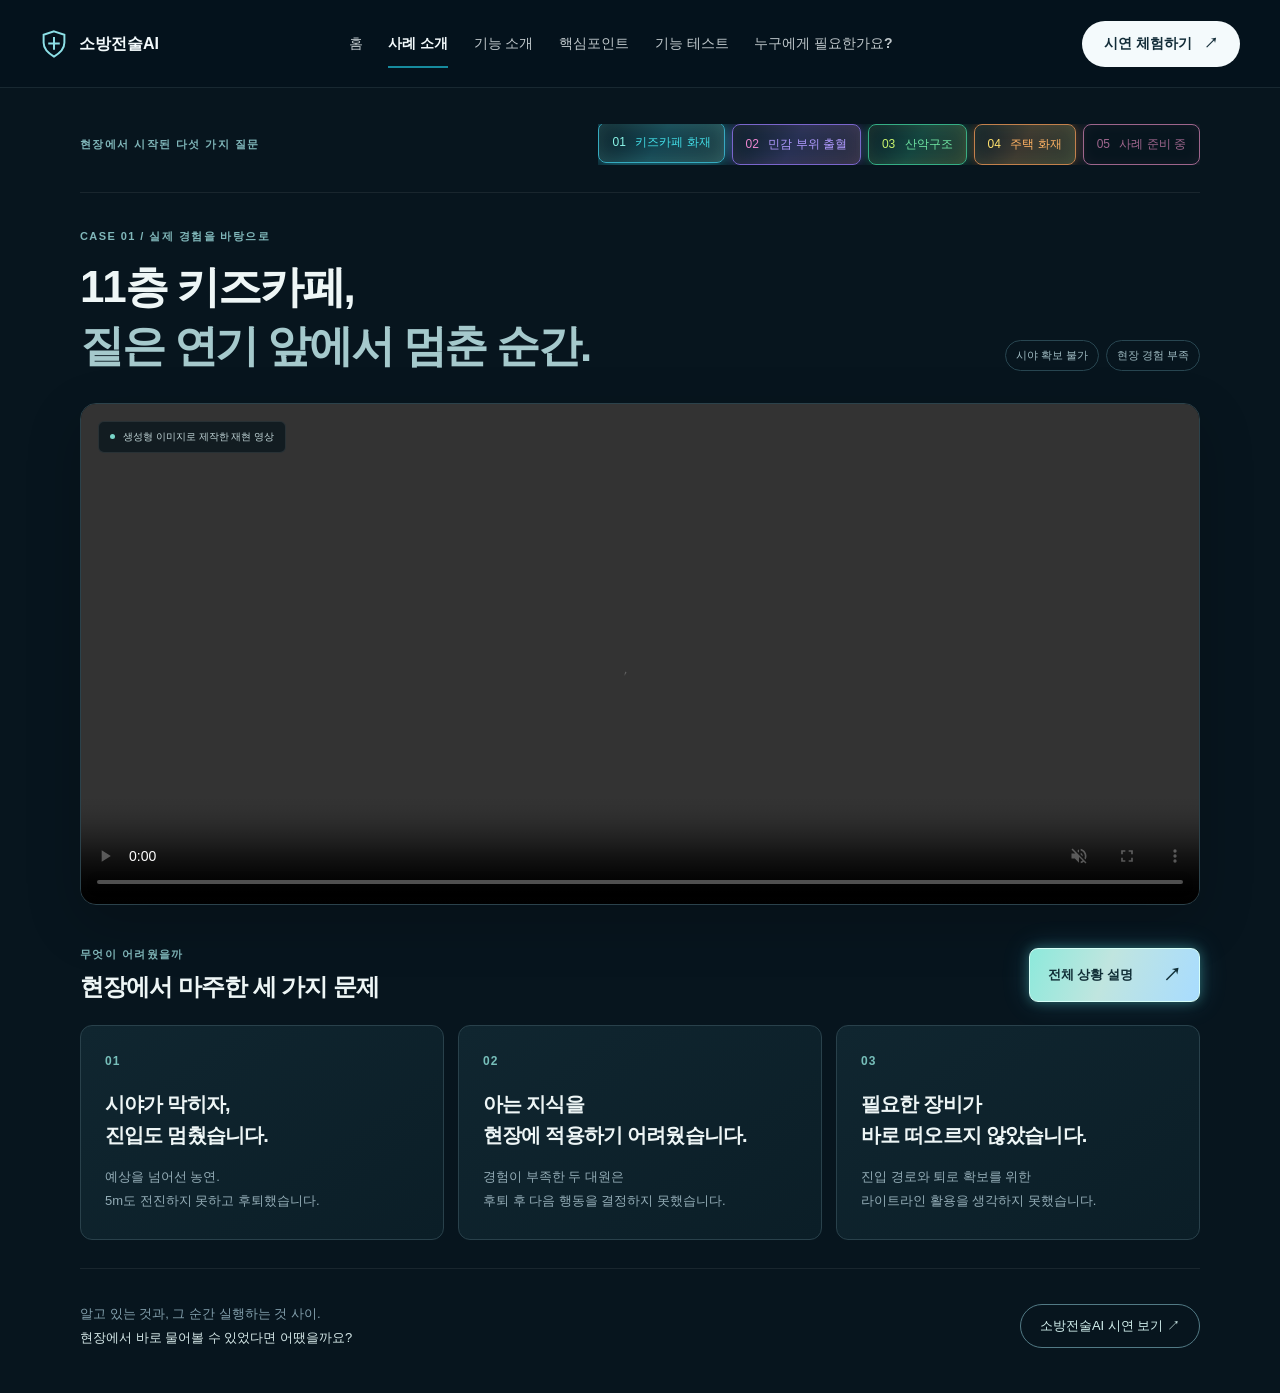
==== commit 2ad6c0f4: "Replace visible brand name with 소방전술AI" ====
--- a/actual-situation/index.html
+++ b/actual-situation/index.html
@@ -1,9 +1,9 @@
-<!doctype html><html lang="ko"><head><meta charset="utf-8"><meta name="viewport" content="width=device-width,initial-scale=1"><meta name="theme-color" content="#06151e"><title>실제 현장 사례 · 스마트 전술 AI</title><meta name="description" content="11층 키즈카페 화재, 짙은 연기 속에서 다음 행동을 결정하기 어려웠던 실제 경험"><link rel="stylesheet" href="cases.css?v=5"><link rel="stylesheet" href="../site-navigation.css?v=3"><script src="../silent-videos.js?v=1"></script></head><body class="global-nav-page">
-<header class="global-header global-header-dark"><div class="global-header-inner"><a class="global-logo" href="../" aria-label="스마트 전술 AI 홈"><svg width="28" height="30" viewBox="0 0 24 26" fill="none" stroke="currentColor" stroke-width="1.7" aria-hidden="true"><path d="M12 2 21 5v7c0 5-4 9-9 12C7 21 3 17 3 12V5Z"/><path d="M12 7v11M7 12.5h10"/></svg><span>스마트 전술 AI</span></a><nav class="global-links" aria-label="사이트 주 메뉴"><a href="../">홈</a><a href="../actual-situation/" aria-current="page">사례 소개</a><a href="../tactical-ai/">기능 소개</a><a href="../technology/">핵심포인트</a><a href="../feature-test/">기능 테스트</a><a href="../who-for/">누구에게 필요한가요?</a></nav><a class="global-demo-cta" href="../mockup/index.html">시연 체험하기 <span aria-hidden="true">↗</span></a></div></header>
+<!doctype html><html lang="ko"><head><meta charset="utf-8"><meta name="viewport" content="width=device-width,initial-scale=1"><meta name="theme-color" content="#06151e"><title>실제 현장 사례 · 소방전술AI</title><meta name="description" content="11층 키즈카페 화재, 짙은 연기 속에서 다음 행동을 결정하기 어려웠던 실제 경험"><link rel="stylesheet" href="cases.css?v=5"><link rel="stylesheet" href="../site-navigation.css?v=3"><script src="../silent-videos.js?v=1"></script></head><body class="global-nav-page">
+<header class="global-header global-header-dark"><div class="global-header-inner"><a class="global-logo" href="../" aria-label="소방전술AI 홈"><svg width="28" height="30" viewBox="0 0 24 26" fill="none" stroke="currentColor" stroke-width="1.7" aria-hidden="true"><path d="M12 2 21 5v7c0 5-4 9-9 12C7 21 3 17 3 12V5Z"/><path d="M12 7v11M7 12.5h10"/></svg><span>소방전술AI</span></a><nav class="global-links" aria-label="사이트 주 메뉴"><a href="../">홈</a><a href="../actual-situation/" aria-current="page">사례 소개</a><a href="../tactical-ai/">기능 소개</a><a href="../technology/">핵심포인트</a><a href="../feature-test/">기능 테스트</a><a href="../who-for/">누구에게 필요한가요?</a></nav><a class="global-demo-cta" href="../mockup/index.html">시연 체험하기 <span aria-hidden="true">↗</span></a></div></header>
 <main><div class="case-navigation"><span class="eyebrow">현장에서 시작된 다섯 가지 질문</span><nav aria-label="현장 사례 선택"><a class="selected" aria-current="page" href="./"><span>01</span> 키즈카페 화재</a><a href="second.html"><span>02</span> 민감 부위 출혈</a><a href="third.html"><span>03</span> 산악구조</a><a href="fourth.html"><span>04</span> 주택 화재</a><button disabled><span>05</span> 사례 준비 중</button></nav></div>
 <section class="case" aria-labelledby="case-title"><div class="case-heading"><div><p class="eyebrow">CASE 01 / 실제 경험을 바탕으로</p><h1 id="case-title">11층 키즈카페,<br><span>짙은 연기 앞에서 멈춘 순간.</span></h1></div><div class="case-tags"><span>시야 확보 불가</span><span>현장 경험 부족</span></div></div>
 <div class="case-video"><video muted id="caseVideo" controls playsinline preload="metadata" aria-label="연기로 가득한 복도에 진입하는 소방대원 재현 영상"><source src="../mockup/effect-video-2.mp4?silent=1" type="video/mp4">동영상을 재생할 수 없습니다.</video><span class="video-label"><i></i> 생성형 이미지로 제작한 재현 영상</span></div>
 <div class="section-heading"><div><p class="eyebrow">무엇이 어려웠을까</p><h2>현장에서 마주한 세 가지 문제</h2></div><button class="story-button" id="openStory">전체 상황 설명 <span>↗</span></button></div>
 <div class="problem-grid"><article><span class="problem-number">01</span><h3>시야가 막히자,<br>진입도 멈췄습니다.</h3><p>예상을 넘어선 농연.<br>5m도 전진하지 못하고 후퇴했습니다.</p></article><article><span class="problem-number">02</span><h3>아는 지식을<br>현장에 적용하기 어려웠습니다.</h3><p>경험이 부족한 두 대원은<br>후퇴 후 다음 행동을 결정하지 못했습니다.</p></article><article><span class="problem-number">03</span><h3>필요한 장비가<br>바로 떠오르지 않았습니다.</h3><p>진입 경로와 퇴로 확보를 위한<br>라이트라인 활용을 생각하지 못했습니다.</p></article></div>
-<footer class="case-footer"><p>알고 있는 것과, 그 순간 실행하는 것 사이.<br><strong>현장에서 바로 물어볼 수 있었다면 어땠을까요?</strong></p><a class="demo-link" href="../mockup/index.html">스마트 전술 AI 시연 보기 ↗</a></footer></section></main>
+<footer class="case-footer"><p>알고 있는 것과, 그 순간 실행하는 것 사이.<br><strong>현장에서 바로 물어볼 수 있었다면 어땠을까요?</strong></p><a class="demo-link" href="../mockup/index.html">소방전술AI 시연 보기 ↗</a></footer></section></main>
 <dialog id="storyDialog" aria-labelledby="story-title"><div class="dialog-header"><div><p class="eyebrow">CASE 01 · 전체 상황 설명</p><h2 id="story-title">11층 키즈카페 화재 현장</h2></div><button id="closeStory" aria-label="전체 상황 설명 닫기">×</button></div><div class="dialog-body"><p class="story-lead">짙은 연기로 인한 진입 실패와 구조대의 후속 대응</p><p class="context-note">이 사례는 제가 청라센터에서 경방으로 근무한 지 1년 차 당시, 직접 출동해 겪은 실제 경험입니다.</p><p>11층에 위치한 키즈카페에서 화재가 발생했다는 신고를 받고 소방대원 2명이 현장에 출동했다.</p><p>두 대원은 각각 현장 경험이 부족한 소방관이었다. 한 명은 근무 1년 차의 신입 대원이었고, 다른 한 명은 약 10년간 내근 업무를 담당하다가 현장 업무로 전환한 대원이었다. 두 사람 모두 화재 현장 진입과 내부 인명검색에 충분히 숙달되지 않은 상태였다.</p><p>현장에 도착해 11층 출입문을 열자, 예상보다 훨씬 많은 양의 짙은 연기가 복도 전체를 가득 채우고 있었다. 전방 시야를 거의 확보할 수 없는 상황이었다.</p><p>두 대원은 평소 알고 있던 기본적인 진입 방법을 활용해 내부 진입을 시도했다. 그러나 연기가 너무 짙어 방향과 내부 구조를 파악하기 어려웠고, <strong>5m도 전진하지 못한 채 결국 진입을 포기하고 후퇴했다.</strong></p><p>복도로 물러난 두 대원은 어떻게 대응해야 할지 판단하지 못하고 난감해했다. 당시에는 짙은 연기 속에서 진입 경로와 퇴로를 확보하기 위한 라이트라인 등의 장비를 활용해야 한다는 생각조차 떠올리지 못했다.</p><p>약 5~10분 뒤, 후속으로 구조대가 현장에 도착했다.</p><p>구조대는 기존 대원들과 달리 적극적으로 현장 환경을 개선하며 진입을 시도했다. 주변 출입문을 개방하고 옥내소화전의 소방호스를 전개한 뒤, 낮은 자세에서 분무주수를 실시하며 연기가 가득한 공간의 상황을 확인했다.</p><p>이후 복도 끝부분을 비롯해 개방할 수 있는 창문들을 열어 연기가 외부로 배출되도록 조치했다. 배연이 이루어지면서 점차 시야가 확보되기 시작했고, 내부 상황을 확인할 수 있게 되었다.</p><p>다행히 화재가 발생한 키즈카페는 영업 시작 전이었고, 내부에 이용객이 없어 인명피해로 이어지지 않았다.</p><p>그러나 만약 당시 키즈카페에 어린이와 보호자들이 있었다면, 초기 진입에 실패하고 대응 방법을 결정하지 못했던 시간은 인명구조의 성패를 좌우할 수 있는 매우 위험한 순간이었다.</p><h3>이 상황의 핵심</h3><p>이 사례는 단순히 소방대원 2명이 화재 현장에 진입하지 못한 이야기가 아니다.</p><p><strong>기본적인 화재 대응 지식을 알고 있는 것과, 실제 짙은 연기로 시야가 차단된 현장에서 적절한 장비와 전술을 즉시 선택해 실행하는 것은 전혀 다른 문제라는 사실을 보여준다.</strong></p><p><strong>이 사례는 숙달되지 않은 대원이 예상하지 못한 상황에 직면했을 때, 전술 AI가 필요한 전술과 장비를 빠르게 확인하고 다음 행동을 판단하는 데 효과적으로 도움을 줄 수 있음을 시사한다.</strong></p></div></dialog><script src="cases.js?v=1"></script></body></html>
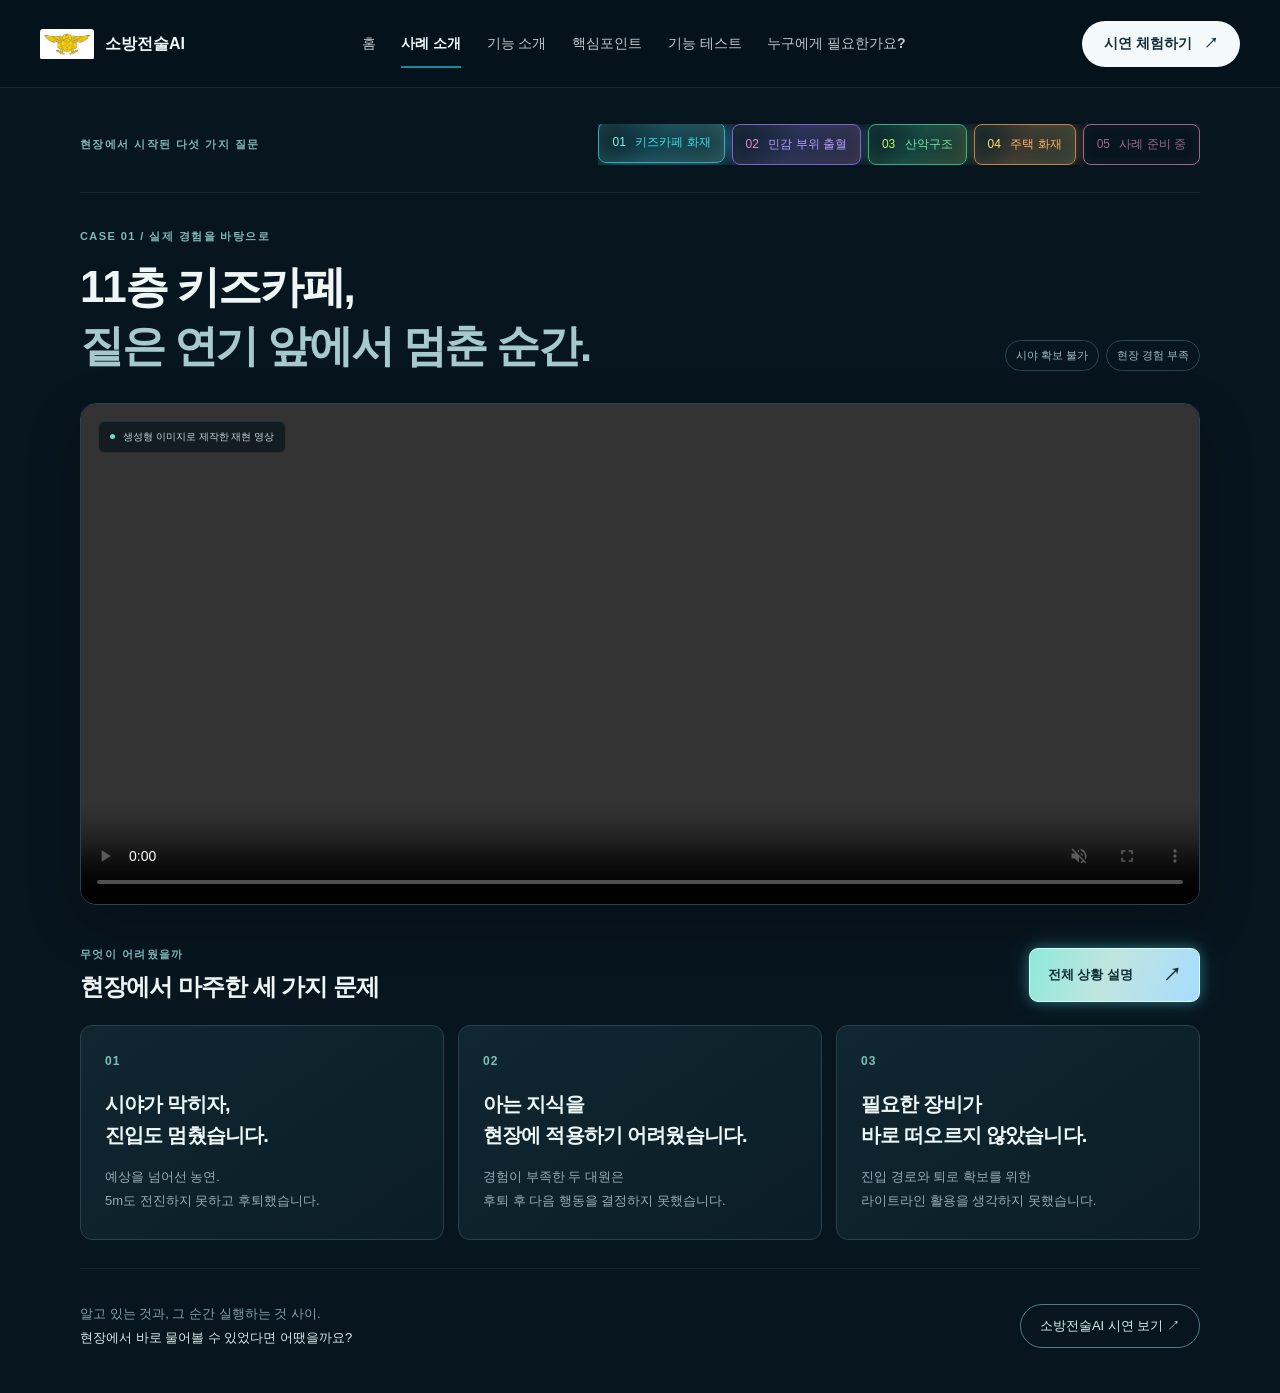
==== commit 4b20400b: "Replace shield logos with official Korean fire-service hawk emblem" ====
--- a/actual-situation/index.html
+++ b/actual-situation/index.html
@@ -1,5 +1,5 @@
-<!doctype html><html lang="ko"><head><meta charset="utf-8"><meta name="viewport" content="width=device-width,initial-scale=1"><meta name="theme-color" content="#06151e"><title>실제 현장 사례 · 소방전술AI</title><meta name="description" content="11층 키즈카페 화재, 짙은 연기 속에서 다음 행동을 결정하기 어려웠던 실제 경험"><link rel="stylesheet" href="cases.css?v=5"><link rel="stylesheet" href="../site-navigation.css?v=3"><script src="../silent-videos.js?v=1"></script></head><body class="global-nav-page">
-<header class="global-header global-header-dark"><div class="global-header-inner"><a class="global-logo" href="../" aria-label="소방전술AI 홈"><svg width="28" height="30" viewBox="0 0 24 26" fill="none" stroke="currentColor" stroke-width="1.7" aria-hidden="true"><path d="M12 2 21 5v7c0 5-4 9-9 12C7 21 3 17 3 12V5Z"/><path d="M12 7v11M7 12.5h10"/></svg><span>소방전술AI</span></a><nav class="global-links" aria-label="사이트 주 메뉴"><a href="../">홈</a><a href="../actual-situation/" aria-current="page">사례 소개</a><a href="../tactical-ai/">기능 소개</a><a href="../technology/">핵심포인트</a><a href="../feature-test/">기능 테스트</a><a href="../who-for/">누구에게 필요한가요?</a></nav><a class="global-demo-cta" href="../mockup/index.html">시연 체험하기 <span aria-hidden="true">↗</span></a></div></header>
+<!doctype html><html lang="ko"><head><meta charset="utf-8"><meta name="viewport" content="width=device-width,initial-scale=1"><meta name="theme-color" content="#06151e"><title>실제 현장 사례 · 소방전술AI</title><meta name="description" content="11층 키즈카페 화재, 짙은 연기 속에서 다음 행동을 결정하기 어려웠던 실제 경험"><link rel="stylesheet" href="cases.css?v=5"><link rel="stylesheet" href="../site-navigation.css?v=fire-emblem-1"><script src="../silent-videos.js?v=1"></script></head><body class="global-nav-page">
+<header class="global-header global-header-dark"><div class="global-header-inner"><a class="global-logo" href="../" aria-label="소방전술AI 홈"><img class="global-fire-emblem" src="../assets/korean-fire-emblem.jpg" alt="대한민국 소방 새매 문양" width="54" height="31" style="width:54px;height:31px;object-fit:contain;flex-shrink:0;border-radius:3px"><span>소방전술AI</span></a><nav class="global-links" aria-label="사이트 주 메뉴"><a href="../">홈</a><a href="../actual-situation/" aria-current="page">사례 소개</a><a href="../tactical-ai/">기능 소개</a><a href="../technology/">핵심포인트</a><a href="../feature-test/">기능 테스트</a><a href="../who-for/">누구에게 필요한가요?</a></nav><a class="global-demo-cta" href="../mockup/index.html">시연 체험하기 <span aria-hidden="true">↗</span></a></div></header>
 <main><div class="case-navigation"><span class="eyebrow">현장에서 시작된 다섯 가지 질문</span><nav aria-label="현장 사례 선택"><a class="selected" aria-current="page" href="./"><span>01</span> 키즈카페 화재</a><a href="second.html"><span>02</span> 민감 부위 출혈</a><a href="third.html"><span>03</span> 산악구조</a><a href="fourth.html"><span>04</span> 주택 화재</a><button disabled><span>05</span> 사례 준비 중</button></nav></div>
 <section class="case" aria-labelledby="case-title"><div class="case-heading"><div><p class="eyebrow">CASE 01 / 실제 경험을 바탕으로</p><h1 id="case-title">11층 키즈카페,<br><span>짙은 연기 앞에서 멈춘 순간.</span></h1></div><div class="case-tags"><span>시야 확보 불가</span><span>현장 경험 부족</span></div></div>
 <div class="case-video"><video muted id="caseVideo" controls playsinline preload="metadata" aria-label="연기로 가득한 복도에 진입하는 소방대원 재현 영상"><source src="../mockup/effect-video-2.mp4?silent=1" type="video/mp4">동영상을 재생할 수 없습니다.</video><span class="video-label"><i></i> 생성형 이미지로 제작한 재현 영상</span></div>
--- a/site-navigation.css
+++ b/site-navigation.css
@@ -13,3 +13,6 @@
 @media(min-width:801px){body.global-demo-main>.phone{height:760px!important;width:402px!important;max-height:none!important;zoom:var(--presentation-scale,1);margin-left:var(--presentation-left,5vw)!important;margin-right:0!important;margin-top:var(--presentation-top,20px)!important;margin-bottom:0!important}body.global-demo-camera.feature-controlled .phone{height:790px!important;width:416px!important;max-height:none!important;zoom:var(--presentation-scale,1);flex-shrink:0}body.global-demo-camera.feature-controlled>main{height:calc(100dvh - var(--site-header-height) - 175px)!important}}
 
 .global-header-inner{width:100%;min-width:0}.global-header .global-links{min-width:0;gap:clamp(12px,2vw,28px)}.global-header .global-demo-cta{max-width:100%}@media(max-width:1100px) and (min-width:801px){.global-header-inner{padding:0 20px;gap:16px}.global-header .global-links a{font-size:13px}.global-header .global-logo{font-size:14px}.global-header .global-demo-cta{padding:12px 16px;font-size:13px}}
+
+/* Official fire-service emblem shared by every page. */
+.global-logo .global-fire-emblem{display:block;object-fit:contain;flex-shrink:0}
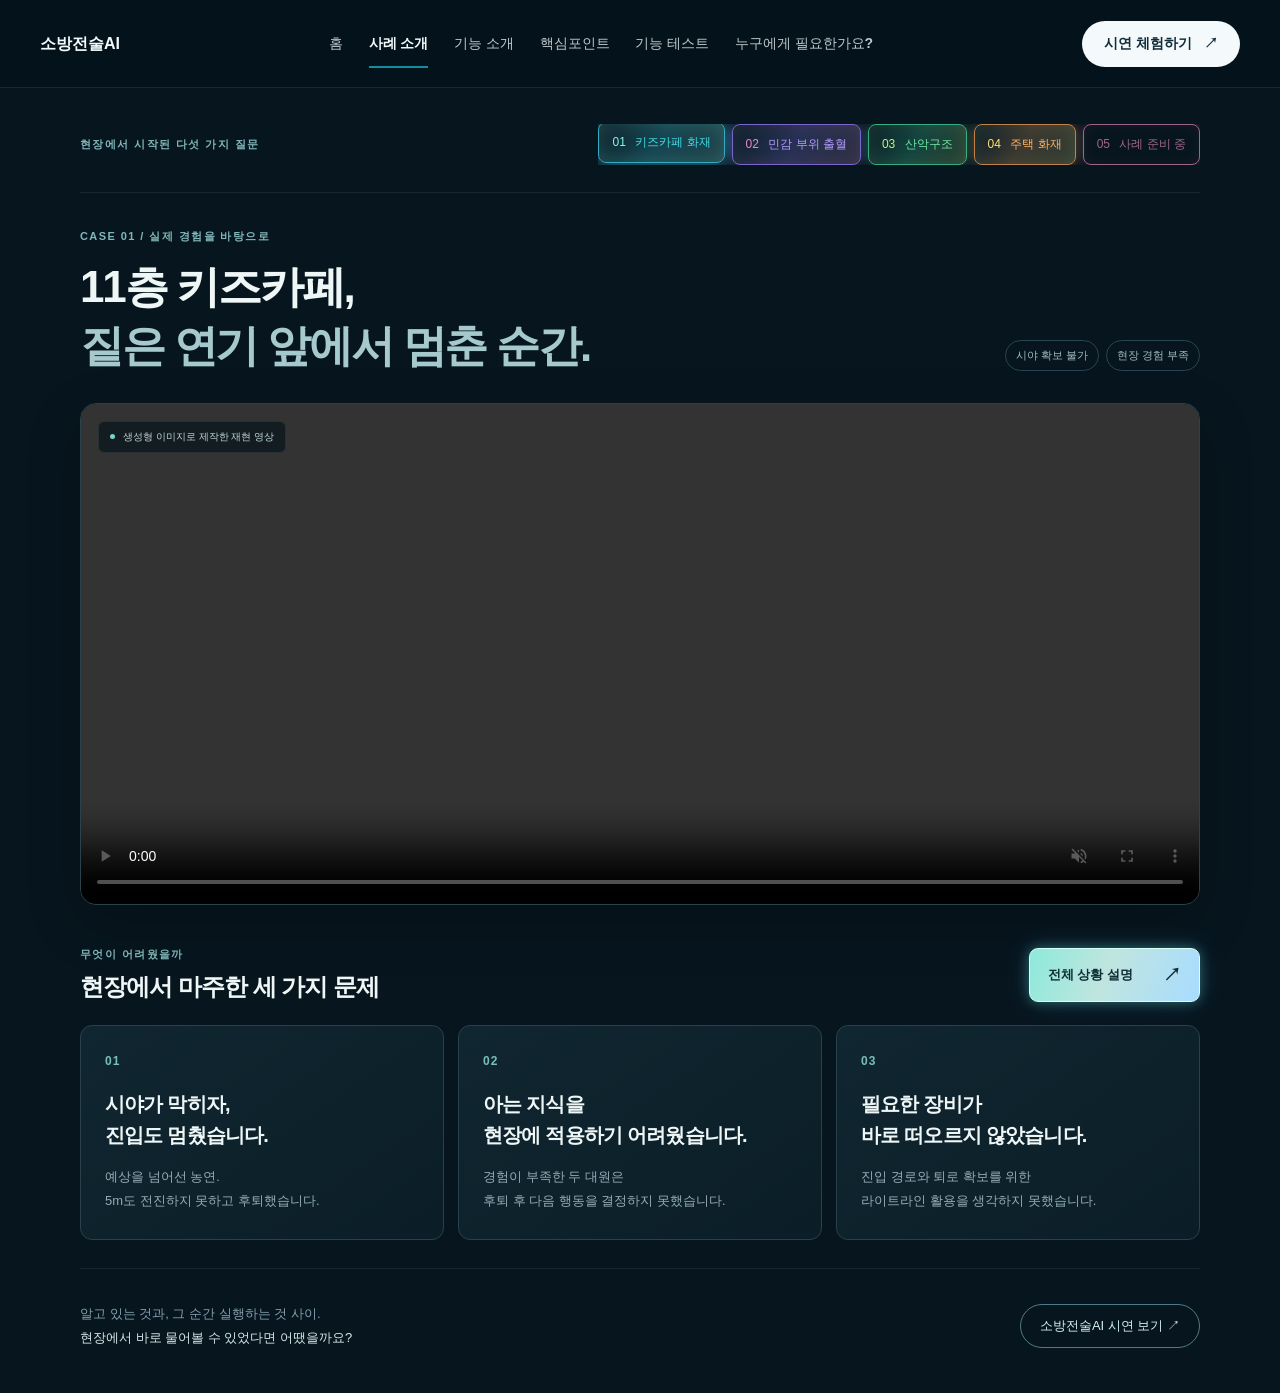
==== commit 6920203c: "Remove fire-service logos from all pages and demo" ====
--- a/actual-situation/index.html
+++ b/actual-situation/index.html
@@ -1,5 +1,5 @@
 <!doctype html><html lang="ko"><head><meta charset="utf-8"><meta name="viewport" content="width=device-width,initial-scale=1"><meta name="theme-color" content="#06151e"><title>실제 현장 사례 · 소방전술AI</title><meta name="description" content="11층 키즈카페 화재, 짙은 연기 속에서 다음 행동을 결정하기 어려웠던 실제 경험"><link rel="stylesheet" href="cases.css?v=5"><link rel="stylesheet" href="../site-navigation.css?v=fire-emblem-1"><script src="../silent-videos.js?v=1"></script></head><body class="global-nav-page">
-<header class="global-header global-header-dark"><div class="global-header-inner"><a class="global-logo" href="../" aria-label="소방전술AI 홈"><img class="global-fire-emblem" src="../assets/korean-fire-emblem.jpg" alt="대한민국 소방 새매 문양" width="54" height="31" style="width:54px;height:31px;object-fit:contain;flex-shrink:0;border-radius:3px"><span>소방전술AI</span></a><nav class="global-links" aria-label="사이트 주 메뉴"><a href="../">홈</a><a href="../actual-situation/" aria-current="page">사례 소개</a><a href="../tactical-ai/">기능 소개</a><a href="../technology/">핵심포인트</a><a href="../feature-test/">기능 테스트</a><a href="../who-for/">누구에게 필요한가요?</a></nav><a class="global-demo-cta" href="../mockup/index.html">시연 체험하기 <span aria-hidden="true">↗</span></a></div></header>
+<header class="global-header global-header-dark"><div class="global-header-inner"><a class="global-logo" href="../" aria-label="소방전술AI 홈"><span>소방전술AI</span></a><nav class="global-links" aria-label="사이트 주 메뉴"><a href="../">홈</a><a href="../actual-situation/" aria-current="page">사례 소개</a><a href="../tactical-ai/">기능 소개</a><a href="../technology/">핵심포인트</a><a href="../feature-test/">기능 테스트</a><a href="../who-for/">누구에게 필요한가요?</a></nav><a class="global-demo-cta" href="../mockup/index.html">시연 체험하기 <span aria-hidden="true">↗</span></a></div></header>
 <main><div class="case-navigation"><span class="eyebrow">현장에서 시작된 다섯 가지 질문</span><nav aria-label="현장 사례 선택"><a class="selected" aria-current="page" href="./"><span>01</span> 키즈카페 화재</a><a href="second.html"><span>02</span> 민감 부위 출혈</a><a href="third.html"><span>03</span> 산악구조</a><a href="fourth.html"><span>04</span> 주택 화재</a><button disabled><span>05</span> 사례 준비 중</button></nav></div>
 <section class="case" aria-labelledby="case-title"><div class="case-heading"><div><p class="eyebrow">CASE 01 / 실제 경험을 바탕으로</p><h1 id="case-title">11층 키즈카페,<br><span>짙은 연기 앞에서 멈춘 순간.</span></h1></div><div class="case-tags"><span>시야 확보 불가</span><span>현장 경험 부족</span></div></div>
 <div class="case-video"><video muted id="caseVideo" controls playsinline preload="metadata" aria-label="연기로 가득한 복도에 진입하는 소방대원 재현 영상"><source src="../mockup/effect-video-2.mp4?silent=1" type="video/mp4">동영상을 재생할 수 없습니다.</video><span class="video-label"><i></i> 생성형 이미지로 제작한 재현 영상</span></div>
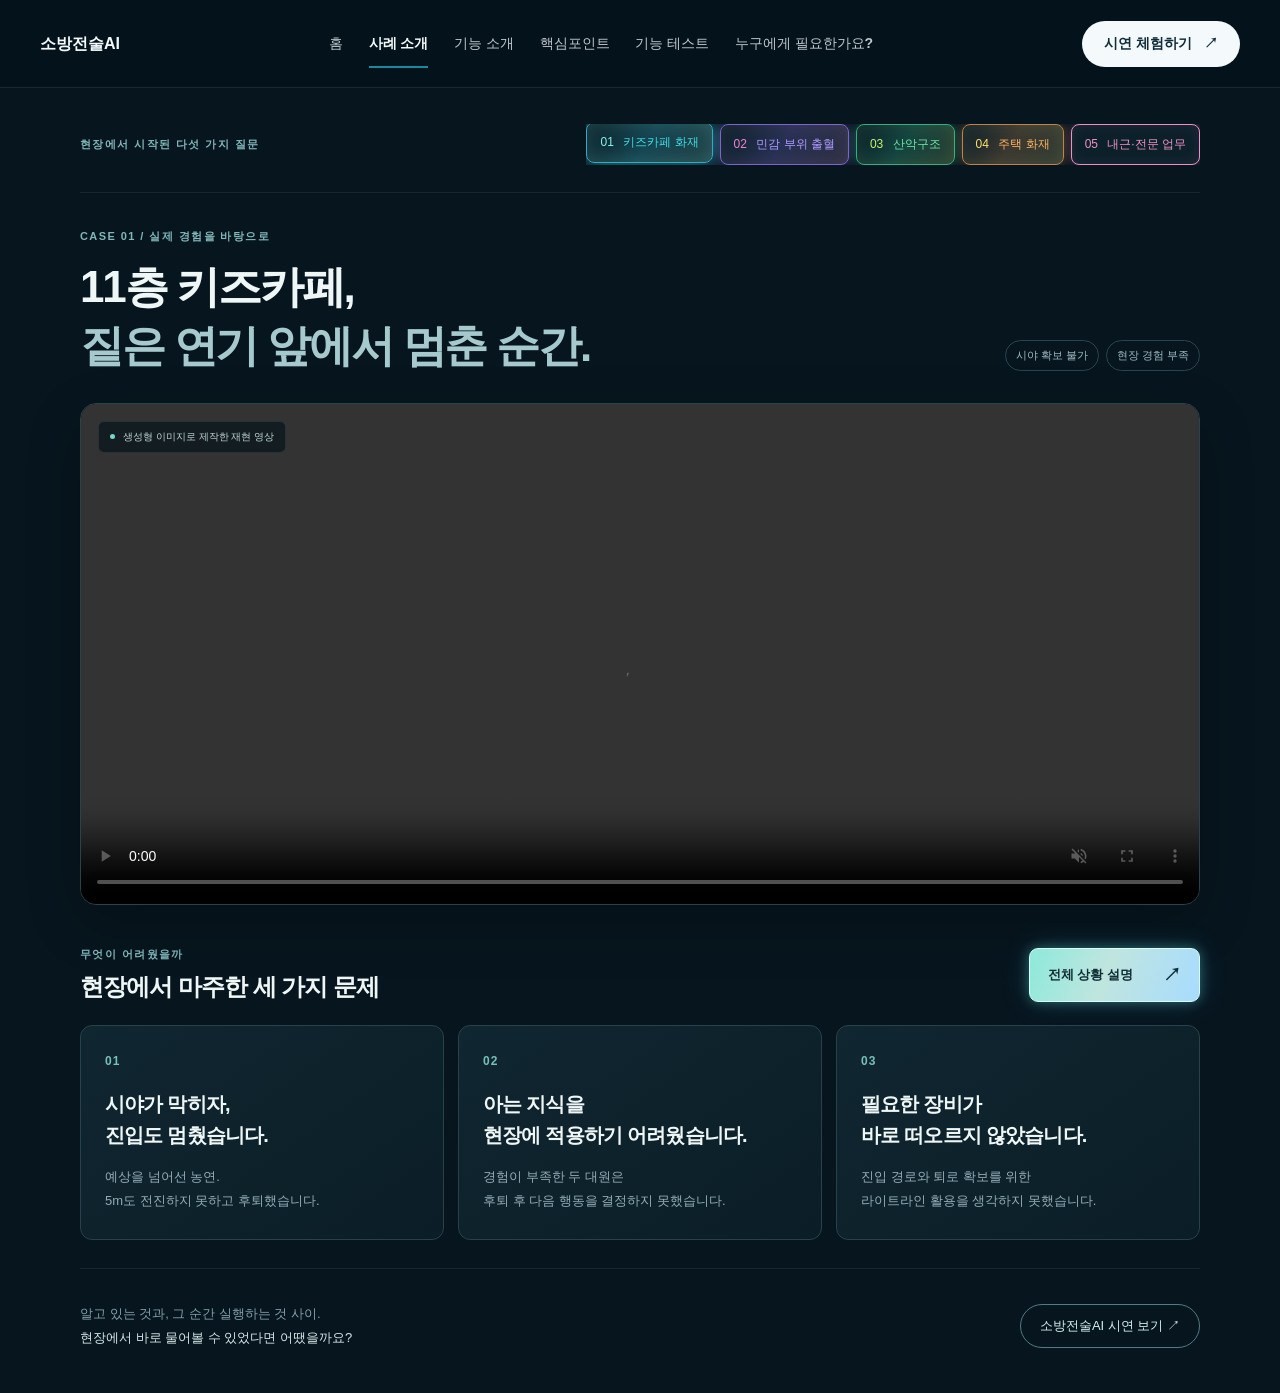
==== commit 66a8fef9: "Add video-led fifth case for professional and office duties" ====
--- a/actual-situation/index.html
+++ b/actual-situation/index.html
@@ -1,6 +1,6 @@
 <!doctype html><html lang="ko"><head><meta charset="utf-8"><meta name="viewport" content="width=device-width,initial-scale=1"><meta name="theme-color" content="#06151e"><title>실제 현장 사례 · 소방전술AI</title><meta name="description" content="11층 키즈카페 화재, 짙은 연기 속에서 다음 행동을 결정하기 어려웠던 실제 경험"><link rel="stylesheet" href="cases.css?v=5"><link rel="stylesheet" href="../site-navigation.css?v=fire-emblem-1"><script src="../silent-videos.js?v=1"></script></head><body class="global-nav-page">
 <header class="global-header global-header-dark"><div class="global-header-inner"><a class="global-logo" href="../" aria-label="소방전술AI 홈"><span>소방전술AI</span></a><nav class="global-links" aria-label="사이트 주 메뉴"><a href="../">홈</a><a href="../actual-situation/" aria-current="page">사례 소개</a><a href="../tactical-ai/">기능 소개</a><a href="../technology/">핵심포인트</a><a href="../feature-test/">기능 테스트</a><a href="../who-for/">누구에게 필요한가요?</a></nav><a class="global-demo-cta" href="../mockup/index.html">시연 체험하기 <span aria-hidden="true">↗</span></a></div></header>
-<main><div class="case-navigation"><span class="eyebrow">현장에서 시작된 다섯 가지 질문</span><nav aria-label="현장 사례 선택"><a class="selected" aria-current="page" href="./"><span>01</span> 키즈카페 화재</a><a href="second.html"><span>02</span> 민감 부위 출혈</a><a href="third.html"><span>03</span> 산악구조</a><a href="fourth.html"><span>04</span> 주택 화재</a><button disabled><span>05</span> 사례 준비 중</button></nav></div>
+<main><div class="case-navigation"><span class="eyebrow">현장에서 시작된 다섯 가지 질문</span><nav aria-label="현장 사례 선택"><a class="selected" aria-current="page" href="./"><span>01</span> 키즈카페 화재</a><a href="second.html"><span>02</span> 민감 부위 출혈</a><a href="third.html"><span>03</span> 산악구조</a><a href="fourth.html"><span>04</span> 주택 화재</a><a href="fifth.html"><span>05</span> 내근·전문 업무</a></nav></div>
 <section class="case" aria-labelledby="case-title"><div class="case-heading"><div><p class="eyebrow">CASE 01 / 실제 경험을 바탕으로</p><h1 id="case-title">11층 키즈카페,<br><span>짙은 연기 앞에서 멈춘 순간.</span></h1></div><div class="case-tags"><span>시야 확보 불가</span><span>현장 경험 부족</span></div></div>
 <div class="case-video"><video muted id="caseVideo" controls playsinline preload="metadata" aria-label="연기로 가득한 복도에 진입하는 소방대원 재현 영상"><source src="../mockup/effect-video-2.mp4?silent=1" type="video/mp4">동영상을 재생할 수 없습니다.</video><span class="video-label"><i></i> 생성형 이미지로 제작한 재현 영상</span></div>
 <div class="section-heading"><div><p class="eyebrow">무엇이 어려웠을까</p><h2>현장에서 마주한 세 가지 문제</h2></div><button class="story-button" id="openStory">전체 상황 설명 <span>↗</span></button></div>
